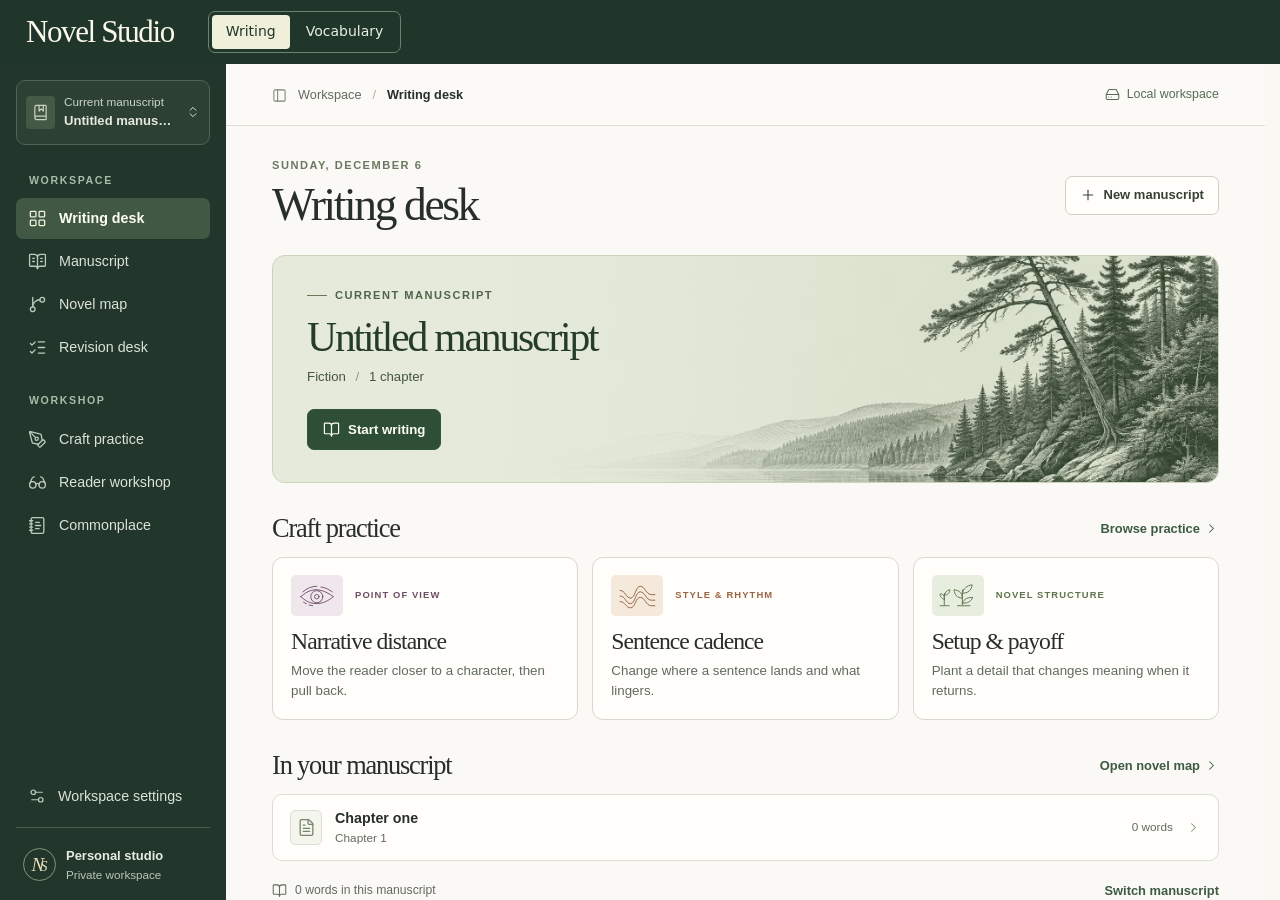
==== index.html @ ecba7049 "Add Novel Studio with Diction and a blank writing workspace" ====
<!doctype html>
<html lang="en">
<head>
  <meta charset="utf-8">
  <meta name="viewport" content="width=device-width,initial-scale=1,viewport-fit=cover">
  <meta name="theme-color" content="#20362b">
  <title>Novel Studio · Writing and vocabulary</title>
  <style>
    #combined-studio{--cs-ink:#213c30;--cs-paper:#f9f8f2;--cs-rule:#ccd3c5;display:block;isolation:isolate;background:var(--cs-paper);color:var(--cs-ink);font:16px/1.5 "Avenir Next",Avenir,system-ui,sans-serif}
#combined-studio>.cs-bar{background:#20362b;color:#faf8e9}
#combined-studio .cs-toolbar{display:flex;align-items:center;gap:clamp(16px,3vw,34px);padding:11px clamp(14px,2.4vw,26px);flex-wrap:wrap}
#combined-studio .cs-name{flex:none;font:500 clamp(23px,3.3vw,31px)/1.2 "Iowan Old Style","Palatino Linotype",Georgia,serif;letter-spacing:-.045em;white-space:nowrap}
#combined-studio .cs-tabs{display:inline-flex;align-items:stretch;gap:2px;border:1px solid #6d8170;border-radius:7px;padding:3px}
#combined-studio .cs-tabs button,#combined-studio .cs-return{border:0;font:500 14px/1.25 "Avenir Next",Avenir,system-ui,sans-serif;cursor:pointer}
#combined-studio .cs-tabs button{color:#e8ede3;background:transparent;border-radius:4px;padding:8px 14px}
#combined-studio .cs-tabs button[aria-selected=true]{background:#f0efd9;color:#20362b}
#combined-studio .cs-tabs button[aria-selected=false]:hover{background:#344b3e}
#combined-studio .cs-draft{display:flex;align-items:center;gap:10px;margin-left:auto;min-width:0;max-width:44%}
#combined-studio .cs-place{overflow:hidden;text-overflow:ellipsis;white-space:nowrap;font-size:14px;color:#d3ddce}
#combined-studio .cs-return{flex:none;color:#fcf9e9;background:none;padding:8px 0;text-decoration:underline;text-underline-offset:3px}
#combined-studio .cs-tabs button:focus-visible,#combined-studio .cs-return:focus-visible{outline:2px solid #e9ca85;outline-offset:2px}
#combined-studio>.cs-status{margin:0;padding:8px 18px;background:#f3ecd2;font-size:14px;color:#382f1f;border-bottom:1px solid var(--cs-rule)}
#combined-studio>[role=tabpanel]{display:block;min-width:0}
#combined-studio [hidden]{display:none!important}
@media(max-width:720px){#combined-studio .cs-draft{flex:1 0 100%;max-width:100%;justify-content:space-between;padding-top:5px;border-top:1px solid #526858}#combined-studio .cs-toolbar{gap:7px 14px}#combined-studio .cs-tabs{margin-left:auto}}
@media(max-width:400px){#combined-studio .cs-tabs button{padding:8px 9px}#combined-studio .cs-toolbar{padding-inline:10px;gap:5px 8px}}
@media(pointer:coarse){#combined-studio .cs-tabs button,#combined-studio .cs-return{min-height:44px}}

    html,body{height:100%;margin:0;background:#f9f8f2}
    #combined-studio{display:flex;flex-direction:column;height:100vh;height:100dvh;min-height:260px}
    #combined-studio>.cs-bar,#combined-studio>.cs-status{flex:0 0 auto}
    #combined-studio>[role=tabpanel]{flex:1 1 0;min-height:0}
    #combined-studio iframe{display:block;border:0;width:100%;height:100%;background:#f9f8f2}
  </style>
</head>
<body>
  <section id="combined-studio" aria-label="Novel Studio">
  <header class="cs-bar">
    <div class="cs-toolbar">
      <span class="cs-name">Novel Studio</span>
      <div class="cs-tabs" role="tablist" aria-label="Studio workspace">
        <button type="button" role="tab" id="cs-writing-tab" aria-controls="cs-writing-pane" aria-selected="true" data-cs-app="novel">Writing</button>
        <button type="button" role="tab" id="cs-words-tab" aria-controls="cs-words-pane" aria-selected="false" tabindex="-1" data-cs-app="diction">Vocabulary</button>
      </div>
      <div class="cs-draft" hidden>
        <span class="cs-place"></span>
        <button type="button" class="cs-return">Return to draft</button>
      </div>
    </div>
  </header>
  <p class="cs-status" role="status" aria-live="polite" hidden></p>
  <div id="cs-writing-pane" role="tabpanel" aria-labelledby="cs-writing-tab" tabindex="-1"><iframe id="cs-novel-frame" title="Writing workspace"></iframe></div>
  <div id="cs-words-pane" role="tabpanel" aria-labelledby="cs-words-tab" tabindex="-1" hidden><iframe id="cs-diction-frame" title="Vocabulary workspace"></iframe></div>
</section>

  <noscript>Enable JavaScript to use Novel Studio.</noscript>
  
  
  <script>
    (() => {
  'use strict';
  const root = document.getElementById('combined-studio');
  if (!root || root.combinedStudio) return;
  const tabs = [...root.querySelectorAll('[data-cs-app]')];
  const panels = {novel:root.querySelector('#cs-writing-pane'), diction:root.querySelector('#cs-words-pane')};
  const draft = root.querySelector('.cs-draft');
  const place = root.querySelector('.cs-place');
  const back = root.querySelector('.cs-return');
  const status = root.querySelector('.cs-status');
  const adapters = {};
  let active = 'novel', context = null, waiting = null;

  function tell(text = '') {
    status.textContent = text;
    status.hidden = !text;
  }
  function paint() {
    for (const tab of tabs) {
      const id = tab.dataset.csApp, selected = active === id;
      tab.setAttribute('aria-selected',String(selected));
      tab.tabIndex = selected ? 0 : -1;
      panels[id].hidden = !selected;
    }
    const manuscript = context?.bookTitle || context?.projectTitle || '';
    const scene = context?.chapterTitle || context?.sceneTitle || '';
    place.textContent = [manuscript,scene].filter(Boolean).join(' · ');
    place.title = place.textContent;
    draft.hidden = active !== 'diction' || !context?.hasTarget;
  }
  function applyVocabulary() {
    const diction = adapters.diction;
    if (!diction || active !== 'diction') return;
    const request = waiting;
    waiting = null;
    if (!request) diction.clear?.();
    diction.onVisible?.(context);
    if (request) diction.openContext?.(request);
  }
  function openVocabulary(request) {
    tell();
    context = request || adapters.novel?.getContext?.() || null;
    waiting = request || null;
    active = 'diction';
    paint();
    if (request) panels.diction.focus({preventScroll:true});
    applyVocabulary();
  }
  function openWriting() {
    if (active === 'diction') adapters.diction?.onHidden?.();
    waiting = null;
    active = 'novel';
    paint();
    adapters.novel?.onVisible?.();
  }
  function canUseWord() {
    return Boolean(context?.canInsert && adapters.novel?.insertWord);
  }
  function useWord(word) {
    if (!canUseWord() || typeof word !== 'string' || !word.trim()) {
      const result = {ok:false,message:'Choose a place in your manuscript before inserting a word.'};
      tell(result.message);
      return result;
    }
    openWriting();
    const result = adapters.novel.insertWord(word.trim());
    if (result === false || result?.ok === false) {
      tell(result?.message || 'The passage has changed. Choose a new insertion point.');
    } else {
      tell();
    }
    return result;
  }
  function returnToDraft() {
    tell();
    openWriting();
    if (!context?.hasTarget) return false;
    const result = adapters.novel?.returnToDraft?.();
    if (result === false || result?.ok === false) {
      tell(result?.message || 'The original passage is no longer available.');
    }
    return result;
  }
  function select(id) {
    if (active === id) return;
    if (id === 'diction') openVocabulary();
    else {tell(); openWriting();}
  }
  for (const [index, tab] of tabs.entries()) {
    tab.addEventListener('click',() => select(tab.dataset.csApp));
    tab.addEventListener('keydown',event => {
      const keys = ['ArrowLeft','ArrowRight','Home','End'];
      if (!keys.includes(event.key)) return;
      event.preventDefault();
      const next = tabs[event.key === 'Home' ? 0 : event.key === 'End' ? tabs.length-1 : (index+1)%tabs.length];
      select(next.dataset.csApp);
      next.focus();
    });
  }
  back.addEventListener('click',returnToDraft);
  const hub = {
    roots:{}, openVocabulary, returnToDraft, useWord, canUseWord, getContext:() => context,
    get active() {return active;},
    register(id,adapter) {
      if (!Object.hasOwn(panels,id) || !adapter) return;
      adapters[id] = adapter;
      if (id === 'diction' && active === 'diction') applyVocabulary();
    }
  };
  root.combinedStudio = window.CombinedStudio = hub;
  paint();
})();

    for (const area of ['novel','diction']) {
      document.getElementById('cs-'+area+'-frame').src=area+'/index.html';
    }
  </script>
</body>
</html>
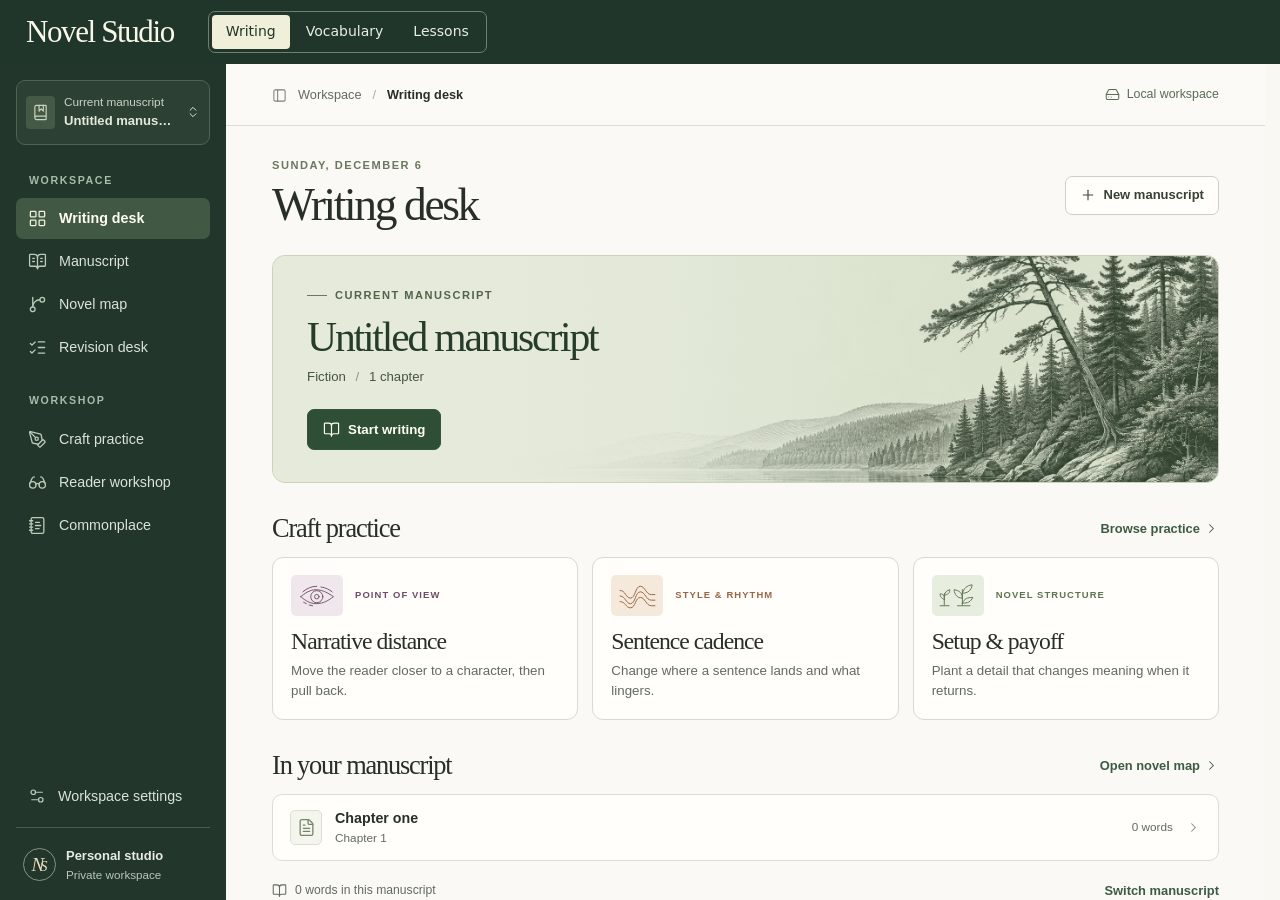
==== commit bc4ec830: "Integrate fiction and vocabulary curricula into Novel Studio" ====
--- a/index.html
+++ b/index.html
@@ -4,7 +4,7 @@
   <meta charset="utf-8">
   <meta name="viewport" content="width=device-width,initial-scale=1,viewport-fit=cover">
   <meta name="theme-color" content="#20362b">
-  <title>Novel Studio · Writing and vocabulary</title>
+  <title>Novel Studio · Writing, vocabulary and lessons</title>
   <style>
     #combined-studio{--cs-ink:#213c30;--cs-paper:#f9f8f2;--cs-rule:#ccd3c5;display:block;isolation:isolate;background:var(--cs-paper);color:var(--cs-ink);font:16px/1.5 "Avenir Next",Avenir,system-ui,sans-serif}
 #combined-studio>.cs-bar{background:#20362b;color:#faf8e9}
@@ -25,6 +25,8 @@
 @media(max-width:720px){#combined-studio .cs-draft{flex:1 0 100%;max-width:100%;justify-content:space-between;padding-top:5px;border-top:1px solid #526858}#combined-studio .cs-toolbar{gap:7px 14px}#combined-studio .cs-tabs{margin-left:auto}}
 @media(max-width:400px){#combined-studio .cs-tabs button{padding:8px 9px}#combined-studio .cs-toolbar{padding-inline:10px;gap:5px 8px}}
 @media(pointer:coarse){#combined-studio .cs-tabs button,#combined-studio .cs-return{min-height:44px}}
+@media(max-width:480px){#combined-studio .cs-toolbar{gap:6px 12px;padding:7px 12px}#combined-studio .cs-name{font-size:22px}#combined-studio .cs-tabs button{padding-inline:9px}}
+@media(max-width:370px){#combined-studio .cs-tabs{margin-left:0}#combined-studio .cs-toolbar{column-gap:8px}}
 
     html,body{height:100%;margin:0;background:#f9f8f2}
     #combined-studio{display:flex;flex-direction:column;height:100vh;height:100dvh;min-height:260px}
@@ -41,6 +43,7 @@
       <div class="cs-tabs" role="tablist" aria-label="Studio workspace">
         <button type="button" role="tab" id="cs-writing-tab" aria-controls="cs-writing-pane" aria-selected="true" data-cs-app="novel">Writing</button>
         <button type="button" role="tab" id="cs-words-tab" aria-controls="cs-words-pane" aria-selected="false" tabindex="-1" data-cs-app="diction">Vocabulary</button>
+        <button type="button" role="tab" id="cs-lessons-tab" aria-controls="cs-lessons-pane" aria-selected="false" tabindex="-1" data-cs-app="lessons">Lessons</button>
       </div>
       <div class="cs-draft" hidden>
         <span class="cs-place"></span>
@@ -51,6 +54,7 @@
   <p class="cs-status" role="status" aria-live="polite" hidden></p>
   <div id="cs-writing-pane" role="tabpanel" aria-labelledby="cs-writing-tab" tabindex="-1"><iframe id="cs-novel-frame" title="Writing workspace"></iframe></div>
   <div id="cs-words-pane" role="tabpanel" aria-labelledby="cs-words-tab" tabindex="-1" hidden><iframe id="cs-diction-frame" title="Vocabulary workspace"></iframe></div>
+  <div id="cs-lessons-pane" role="tabpanel" aria-labelledby="cs-lessons-tab" tabindex="-1" hidden></div>
 </section>
 
   <noscript>Enable JavaScript to use Novel Studio.</noscript>
@@ -62,13 +66,68 @@
   const root = document.getElementById('combined-studio');
   if (!root || root.combinedStudio) return;
   const tabs = [...root.querySelectorAll('[data-cs-app]')];
-  const panels = {novel:root.querySelector('#cs-writing-pane'), diction:root.querySelector('#cs-words-pane')};
+  const panels = {novel:root.querySelector('#cs-writing-pane'), diction:root.querySelector('#cs-words-pane'), lessons:root.querySelector('#cs-lessons-pane')};
   const draft = root.querySelector('.cs-draft');
   const place = root.querySelector('.cs-place');
   const back = root.querySelector('.cs-return');
   const status = root.querySelector('.cs-status');
   const adapters = {};
   let active = 'novel', context = null, waiting = null;
+  let previousWorkspace = 'novel', lessonFrame = null, readerLoaded = false;
+  let requestedLesson = null;
+
+  function setHash(hash, replace = false) {
+    if (location.hash === hash) return;
+    if (replace) history.replaceState(null, '', hash);
+    else history.pushState(null, '', hash);
+  }
+  function sendLesson() {
+    if (!readerLoaded || !requestedLesson || active !== 'lessons') return;
+    lessonFrame.contentWindow.postMessage({type:'ns-open-lesson', ...requestedLesson}, location.origin);
+  }
+  function openLessons(track, lesson) {
+    if (active !== 'lessons') previousWorkspace = active;
+    requestedLesson = {track, lesson};
+    active = 'lessons';
+    tell();
+    paint();
+    if (lessonFrame) {
+      sendLesson();
+      return;
+    }
+    lessonFrame = document.createElement('iframe');
+    lessonFrame.title = 'Fiction and vocabulary lessons';
+    lessonFrame.addEventListener('load', () => {
+      readerLoaded = true;
+      sendLesson();
+    });
+    lessonFrame.src = 'lessons/index.html#' + track + (lesson ? '/' + lesson : '');
+    panels.lessons.appendChild(lessonFrame);
+  }
+  function followLocation() {
+    const route = /^#lessons(?:\/(fiction|vocabulary)(?:\/([a-z0-9-]+))?)?\/?$/.exec(location.hash);
+    if (route) openLessons(route[1] || (active === 'diction' ? 'vocabulary' : 'fiction'), route[2]);
+    else if (location.hash === '#vocabulary') openVocabulary(null, false);
+    else openWriting(false);
+  }
+  window.addEventListener('hashchange', followLocation);
+  window.addEventListener('message', event => {
+    if (active !== 'lessons' || !lessonFrame || event.source !== lessonFrame.contentWindow ||
+        event.origin !== location.origin) return;
+    const msg = event.data;
+    if (msg?.type === 'ns-lesson-workspace' && (msg.workspace === 'novel' || msg.workspace === 'diction')) {
+      const word = typeof msg.word === 'string' ? msg.word.trim().slice(0,120) : '';
+      if (msg.workspace === 'diction' && word) {
+        openVocabulary({...adapters.novel?.getContext?.(), action:'lookup', word});
+      } else select(msg.workspace);
+      tabs.find(tab => tab.dataset.csApp === msg.workspace)?.focus();
+    }
+    if (msg?.type !== 'ns-lesson-change' || !['fiction','vocabulary'].includes(msg.track) ||
+        typeof msg.lesson !== 'string' || !/^[a-z0-9-]+$/.test(msg.lesson)) return;
+    const resolvingTrack = !requestedLesson.lesson;
+    requestedLesson = {track:msg.track, lesson:msg.lesson};
+    setHash('#lessons/' + msg.track + '/' + msg.lesson, resolvingTrack);
+  });
 
   function tell(text = '') {
     status.textContent = text;
@@ -96,7 +155,14 @@
     diction.onVisible?.(context);
     if (request) diction.openContext?.(request);
   }
-  function openVocabulary(request) {
+  function openVocabulary(request, updateHash = true) {
+    if (updateHash) setHash('#vocabulary');
+    if (active === 'lessons' && previousWorkspace === 'diction' && !request) {
+      active = 'diction';
+      tell();
+      paint();
+      return;
+    }
     tell();
     context = request || adapters.novel?.getContext?.() || null;
     waiting = request || null;
@@ -105,8 +171,9 @@
     if (request) panels.diction.focus({preventScroll:true});
     applyVocabulary();
   }
-  function openWriting() {
-    if (active === 'diction') adapters.diction?.onHidden?.();
+  function openWriting(updateHash = true) {
+    if (updateHash) setHash('#writing');
+    if (active === 'diction' || (active === 'lessons' && previousWorkspace === 'diction')) adapters.diction?.onHidden?.();
     waiting = null;
     active = 'novel';
     paint();
@@ -142,7 +209,11 @@
   }
   function select(id) {
     if (active === id) return;
-    if (id === 'diction') openVocabulary();
+    if (id === 'lessons') {
+      const track = active === 'diction' ? 'vocabulary' : 'fiction';
+      setHash('#lessons/' + track);
+      openLessons(track);
+    } else if (id === 'diction') openVocabulary();
     else {tell(); openWriting();}
   }
   for (const [index, tab] of tabs.entries()) {
@@ -151,7 +222,8 @@
       const keys = ['ArrowLeft','ArrowRight','Home','End'];
       if (!keys.includes(event.key)) return;
       event.preventDefault();
-      const next = tabs[event.key === 'Home' ? 0 : event.key === 'End' ? tabs.length-1 : (index+1)%tabs.length];
+      const offset = event.key === 'ArrowLeft' ? -1 : 1;
+      const next = tabs[event.key === 'Home' ? 0 : event.key === 'End' ? tabs.length-1 : (index + offset + tabs.length) % tabs.length];
       select(next.dataset.csApp);
       next.focus();
     });
@@ -167,7 +239,7 @@
     }
   };
   root.combinedStudio = window.CombinedStudio = hub;
-  paint();
+  followLocation();
 })();
 
     for (const area of ['novel','diction']) {
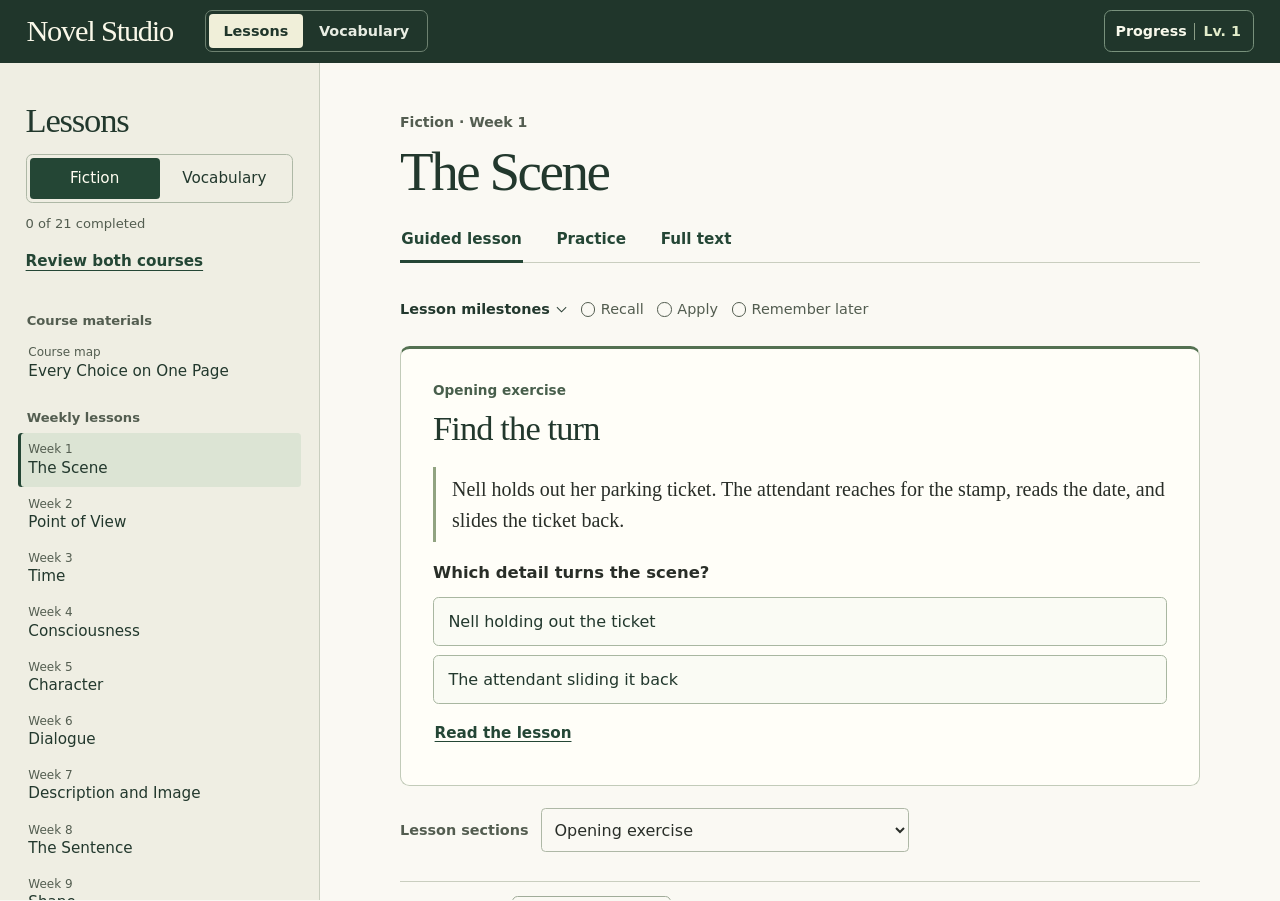
==== commit ef1ca056: "Remove the writing desk and manuscript workspace and add learning milestones" ====
--- a/index.html
+++ b/index.html
@@ -4,247 +4,213 @@
   <meta charset="utf-8">
   <meta name="viewport" content="width=device-width,initial-scale=1,viewport-fit=cover">
   <meta name="theme-color" content="#20362b">
-  <title>Novel Studio · Writing, vocabulary and lessons</title>
+  <title>Novel Studio · Fiction and vocabulary</title>
+  <link rel="stylesheet" href="journey.css?v=1">
+  <script src="learning.js?v=1"></script>
+  <script defer src="journey.js?v=1"></script>
   <style>
-    #combined-studio{--cs-ink:#213c30;--cs-paper:#f9f8f2;--cs-rule:#ccd3c5;display:block;isolation:isolate;background:var(--cs-paper);color:var(--cs-ink);font:16px/1.5 "Avenir Next",Avenir,system-ui,sans-serif}
-#combined-studio>.cs-bar{background:#20362b;color:#faf8e9}
-#combined-studio .cs-toolbar{display:flex;align-items:center;gap:clamp(16px,3vw,34px);padding:11px clamp(14px,2.4vw,26px);flex-wrap:wrap}
-#combined-studio .cs-name{flex:none;font:500 clamp(23px,3.3vw,31px)/1.2 "Iowan Old Style","Palatino Linotype",Georgia,serif;letter-spacing:-.045em;white-space:nowrap}
-#combined-studio .cs-tabs{display:inline-flex;align-items:stretch;gap:2px;border:1px solid #6d8170;border-radius:7px;padding:3px}
-#combined-studio .cs-tabs button,#combined-studio .cs-return{border:0;font:500 14px/1.25 "Avenir Next",Avenir,system-ui,sans-serif;cursor:pointer}
-#combined-studio .cs-tabs button{color:#e8ede3;background:transparent;border-radius:4px;padding:8px 14px}
-#combined-studio .cs-tabs button[aria-selected=true]{background:#f0efd9;color:#20362b}
-#combined-studio .cs-tabs button[aria-selected=false]:hover{background:#344b3e}
-#combined-studio .cs-draft{display:flex;align-items:center;gap:10px;margin-left:auto;min-width:0;max-width:44%}
-#combined-studio .cs-place{overflow:hidden;text-overflow:ellipsis;white-space:nowrap;font-size:14px;color:#d3ddce}
-#combined-studio .cs-return{flex:none;color:#fcf9e9;background:none;padding:8px 0;text-decoration:underline;text-underline-offset:3px}
-#combined-studio .cs-tabs button:focus-visible,#combined-studio .cs-return:focus-visible{outline:2px solid #e9ca85;outline-offset:2px}
-#combined-studio>.cs-status{margin:0;padding:8px 18px;background:#f3ecd2;font-size:14px;color:#382f1f;border-bottom:1px solid var(--cs-rule)}
-#combined-studio>[role=tabpanel]{display:block;min-width:0}
-#combined-studio [hidden]{display:none!important}
-@media(max-width:720px){#combined-studio .cs-draft{flex:1 0 100%;max-width:100%;justify-content:space-between;padding-top:5px;border-top:1px solid #526858}#combined-studio .cs-toolbar{gap:7px 14px}#combined-studio .cs-tabs{margin-left:auto}}
-@media(max-width:400px){#combined-studio .cs-tabs button{padding:8px 9px}#combined-studio .cs-toolbar{padding-inline:10px;gap:5px 8px}}
-@media(pointer:coarse){#combined-studio .cs-tabs button,#combined-studio .cs-return{min-height:44px}}
-@media(max-width:480px){#combined-studio .cs-toolbar{gap:6px 12px;padding:7px 12px}#combined-studio .cs-name{font-size:22px}#combined-studio .cs-tabs button{padding-inline:9px}}
-@media(max-width:370px){#combined-studio .cs-tabs{margin-left:0}#combined-studio .cs-toolbar{column-gap:8px}}
-
-    html,body{height:100%;margin:0;background:#f9f8f2}
-    #combined-studio{display:flex;flex-direction:column;height:100vh;height:100dvh;min-height:260px}
-    #combined-studio>.cs-bar,#combined-studio>.cs-status{flex:0 0 auto}
-    #combined-studio>[role=tabpanel]{flex:1 1 0;min-height:0}
-    #combined-studio iframe{display:block;border:0;width:100%;height:100%;background:#f9f8f2}
+    :root { color-scheme:light; font:16px/1.5 "Avenir Next",Avenir,system-ui,sans-serif; color:#213c30; background:#f9f8f2; }
+    * { box-sizing:border-box; }
+    html,body { height:100%; margin:0; }
+    #combined-studio { display:flex; flex-direction:column; height:100vh; height:100dvh; min-height:240px; }
+    [hidden] { display:none!important; }
+    .cs-bar { flex:none; display:flex; align-items:center; gap:clamp(.75rem,2.5vw,2rem); flex-wrap:wrap; padding:.65rem clamp(.75rem,2.4vw,1.65rem); color:#faf8e9; background:#20362b; }
+    .cs-name { font:500 clamp(1.35rem,3vw,1.9rem)/1.15 "Iowan Old Style","Palatino Linotype",Georgia,serif; letter-spacing:-.04em; white-space:nowrap; }
+    .cs-tabs { display:inline-flex; gap:2px; padding:3px; border:1px solid #6d8170; border-radius:7px; }
+    .cs-tabs button { border:0; border-radius:4px; padding:.5rem .9rem; font-family:inherit; font-weight:550; line-height:1.25; font-size:.9rem; color:#e8ede3; background:transparent; cursor:pointer; }
+    .cs-tabs button[aria-selected=true] { background:#f0efd9; color:#20362b; }
+    .cs-tabs button[aria-selected=false]:hover { background:#344b3e; }
+    .cs-bar :focus-visible { outline:2px solid #e9ca85; outline-offset:3px; }
+    #journey-button { margin-left:auto; }
+    #combined-studio>[role=tabpanel] { flex:1 1 0; min-height:0; min-width:0; }
+    iframe { display:block; border:0; width:100%; height:100%; background:#f9f8f2; }
+    @media(max-width:520px) { .cs-bar { gap:.4rem .6rem; padding:.4rem .65rem; } .cs-tabs button { padding:.42rem .48rem; } }
+    @media(max-width:375px) { .cs-name { font-size:1.2rem; } .cs-bar { column-gap:.4rem; } }
+    @media(pointer:coarse) { .cs-tabs button { min-height:40px; } }
   </style>
 </head>
 <body>
-  <section id="combined-studio" aria-label="Novel Studio">
-  <header class="cs-bar">
-    <div class="cs-toolbar">
+  <main id="combined-studio" aria-label="Novel Studio">
+    <header class="cs-bar">
       <span class="cs-name">Novel Studio</span>
-      <div class="cs-tabs" role="tablist" aria-label="Studio workspace">
-        <button type="button" role="tab" id="cs-writing-tab" aria-controls="cs-writing-pane" aria-selected="true" data-cs-app="novel">Writing</button>
-        <button type="button" role="tab" id="cs-words-tab" aria-controls="cs-words-pane" aria-selected="false" tabindex="-1" data-cs-app="diction">Vocabulary</button>
-        <button type="button" role="tab" id="cs-lessons-tab" aria-controls="cs-lessons-pane" aria-selected="false" tabindex="-1" data-cs-app="lessons">Lessons</button>
-      </div>
-      <div class="cs-draft" hidden>
-        <span class="cs-place"></span>
-        <button type="button" class="cs-return">Return to draft</button>
-      </div>
-    </div>
-  </header>
-  <p class="cs-status" role="status" aria-live="polite" hidden></p>
-  <div id="cs-writing-pane" role="tabpanel" aria-labelledby="cs-writing-tab" tabindex="-1"><iframe id="cs-novel-frame" title="Writing workspace"></iframe></div>
-  <div id="cs-words-pane" role="tabpanel" aria-labelledby="cs-words-tab" tabindex="-1" hidden><iframe id="cs-diction-frame" title="Vocabulary workspace"></iframe></div>
-  <div id="cs-lessons-pane" role="tabpanel" aria-labelledby="cs-lessons-tab" tabindex="-1" hidden></div>
-</section>
+      <nav class="cs-tabs" role="tablist" aria-label="Study tools">
+        <button type="button" role="tab" id="lessons-tab" aria-selected="true" aria-controls="lessons-pane">Lessons</button>
+        <button type="button" role="tab" id="diction-tab" tabindex="-1" aria-selected="false" aria-controls="diction-pane">Vocabulary</button>
+      </nav>
+      <button id="journey-button" type="button" aria-haspopup="dialog" aria-controls="learning-journey">Learning progress</button>
+    </header>
+    <section role="tabpanel" id="lessons-pane" aria-labelledby="lessons-tab"></section>
+    <section role="tabpanel" id="diction-pane" aria-labelledby="diction-tab" hidden></section>
+  </main>
+  <noscript>Enable JavaScript to study the fiction and vocabulary courses.</noscript>
+  <script>
+  (() => {
+    "use strict";
+    const $ = id => document.getElementById(id);
+    const tabs = {lessons:$("lessons-tab"), diction:$("diction-tab")};
+    const panels = {lessons:$("lessons-pane"), diction:$("diction-pane")};
+    const isTrack = track => track === "fiction" || track === "vocabulary";
+    const isLesson = (track, id) => /^week-(?:[1-9]|1[0-9]|20)$/.test(id) || (track === "fiction" && id === "map");
+    let active, lessonFrame, readerReady = false, dictionFrame, dictionary, wordRequest;
+    let currentLesson, requested, queuedAction;
+    const lastByTrack = {};
+    const queues = {lessons:null, diction:null};
 
-  <noscript>Enable JavaScript to use Novel Studio.</noscript>
-  
-  
-  <script>
-    (() => {
-  'use strict';
-  const root = document.getElementById('combined-studio');
-  if (!root || root.combinedStudio) return;
-  const tabs = [...root.querySelectorAll('[data-cs-app]')];
-  const panels = {novel:root.querySelector('#cs-writing-pane'), diction:root.querySelector('#cs-words-pane'), lessons:root.querySelector('#cs-lessons-pane')};
-  const draft = root.querySelector('.cs-draft');
-  const place = root.querySelector('.cs-place');
-  const back = root.querySelector('.cs-return');
-  const status = root.querySelector('.cs-status');
-  const adapters = {};
-  let active = 'novel', context = null, waiting = null;
-  let previousWorkspace = 'novel', lessonFrame = null, readerLoaded = false;
-  let requestedLesson = null;
+    function address(hash, replace = false) {
+      if (location.hash !== hash) history[replace ? "replaceState" : "pushState"](null, "", hash);
+    }
+    function activate(name) {
+      if (active === "diction" && name !== "diction") dictionary?.onHidden?.();
+      active = name;
+      for (const [key, tab] of Object.entries(tabs)) {
+        const selected = key === name;
+        tab.setAttribute("aria-selected", String(selected));
+        tab.tabIndex = selected ? 0 : -1;
+        panels[key].hidden = !selected;
+      }
+    }
+    function sendLesson() {
+      if (!readerReady || active !== "lessons" || !requested) return;
+      lessonFrame.contentWindow.postMessage({type:"ns-open-lesson", ...requested, action:queuedAction}, location.origin);
+      queuedAction = undefined;
+    }
+    function showLessons(track, lesson, action) {
+      requested = {track, lesson};
+      queuedAction = action;
+      activate("lessons");
+      if (lessonFrame) { sendLesson(); return; }
+      loadLessons(track,lesson);
+    }
+    function loadLessons(track,lesson) {
+      lessonFrame = document.createElement("iframe");
+      lessonFrame.title = "Fiction and vocabulary lessons";
+      lessonFrame.addEventListener("load", () => { readerReady = true; sendLesson(); });
+      lessonFrame.src = "lessons/index.html?v=3#" + track + (lesson ? "/" + lesson : "");
+      panels.lessons.append(lessonFrame);
+    }
+    function updateReview(kind, info) {
+      if (!info || !Number.isSafeInteger(info.due) || info.due < 0) return;
+      queues[kind] = {due:info.due, nextDue:Number.isFinite(info.nextDue) ? info.nextDue : null};
+      const seen = Object.values(queues).filter(Boolean);
+      const times = seen.map(q => q.nextDue).filter(Number.isFinite);
+      window.NovelJourney?.setReviewStatus({due:seen.reduce((acc,q) => acc+q.due,0),nextDue:times.length ? Math.min(...times) : null});
+    }
+    function syncDictionary() {
+      if (!dictionary || active !== "diction") return;
+      dictionary.onVisible?.();
+      const request = wordRequest;
+      wordRequest = null;
+      if (request?.action === "review") dictionary.openReview?.();
+      else if (request?.word) dictionary.openContext({action:"lookup",word:request.word});
+      if (dictionary.reviewStatus) updateReview("diction",dictionary.reviewStatus());
+    }
+    function loadDiction() {
+      if (dictionFrame) return;
+      dictionFrame = document.createElement("iframe");
+      dictionFrame.title = "Diction vocabulary tools";
+      dictionFrame.src = "diction/index.html?v=3";
+      panels.diction.append(dictionFrame);
+    }
+    function showDiction(request) {
+      wordRequest = request;
+      activate("diction");
+      loadDiction();
+      syncDictionary();
+    }
+    function followLocation() {
+      const url = new URL(location.href);
+      const rawAction = url.searchParams.get("activity");
+      const action = ["apply","practice","review"].includes(rawAction) ? rawAction : undefined;
+      if (rawAction !== null) {
+        url.searchParams.delete("activity");
+        history.replaceState(null, "", url);
+      }
+      if (location.hash === "#vocabulary") {
+        showDiction(action === "review" ? {action:"review"} : undefined);
+        return;
+      }
+      const match = /^#lessons(?:\/(fiction|vocabulary)(?:\/([a-z0-9-]+))?)?\/?$/.exec(location.hash);
+      const track = match?.[1] || currentLesson?.track || "fiction";
+      const id = match?.[2] && isLesson(track, match[2]) ? match[2] : undefined;
+      if (!match || (match[2] && !id)) address("#lessons/" + track,true);
+      showLessons(track,id,action);
+    }
+    function select(name) {
+      if (name === active) return;
+      if (name === "diction") {
+        address("#vocabulary");
+        showDiction();
+      } else {
+        const {track, lesson} = currentLesson || {track:"vocabulary"};
+        address("#lessons/" + track + (lesson ? "/" + lesson : ""));
+        showLessons(track,lesson);
+      }
+    }
 
-  function setHash(hash, replace = false) {
-    if (location.hash === hash) return;
-    if (replace) history.replaceState(null, '', hash);
-    else history.pushState(null, '', hash);
-  }
-  function sendLesson() {
-    if (!readerLoaded || !requestedLesson || active !== 'lessons') return;
-    lessonFrame.contentWindow.postMessage({type:'ns-open-lesson', ...requestedLesson}, location.origin);
-  }
-  function openLessons(track, lesson) {
-    if (active !== 'lessons') previousWorkspace = active;
-    requestedLesson = {track, lesson};
-    active = 'lessons';
-    tell();
-    paint();
-    if (lessonFrame) {
-      sendLesson();
-      return;
-    }
-    lessonFrame = document.createElement('iframe');
-    lessonFrame.title = 'Fiction and vocabulary lessons';
-    lessonFrame.addEventListener('load', () => {
-      readerLoaded = true;
-      sendLesson();
+    window.addEventListener("message", event => {
+      if (!lessonFrame || event.source !== lessonFrame.contentWindow || event.origin !== location.origin) return;
+      const msg = event.data;
+      if (msg?.type === "ns-review-status") { updateReview("lessons",msg); return; }
+      if (active !== "lessons") return;
+      if (msg?.type === "ns-lesson-workspace" && msg.workspace === "diction") {
+        address("#vocabulary");
+        const word = typeof msg.word === "string" ? msg.word.trim().slice(0,120) : "";
+        showDiction(word ? {word} : null);
+        tabs.diction.focus({preventScroll:true});
+        return;
+      }
+      if (msg?.type !== "ns-lesson-change" || !isTrack(msg.track) || !isLesson(msg.track,msg.lesson)) return;
+      if (requested && (msg.track !== requested.track || (requested.lesson && msg.lesson !== requested.lesson))) return;
+      const resolving = Boolean(requested);
+      currentLesson = {track:msg.track, lesson:msg.lesson};
+      lastByTrack[msg.track] = msg.lesson;
+      // Keep an unsent initial action until the reader iframe is ready.
+      requested = !readerReady ? currentLesson : null;
+      address("#lessons/" + msg.track + "/" + msg.lesson,resolving);
     });
-    lessonFrame.src = 'lessons/index.html#' + track + (lesson ? '/' + lesson : '');
-    panels.lessons.appendChild(lessonFrame);
-  }
-  function followLocation() {
-    const route = /^#lessons(?:\/(fiction|vocabulary)(?:\/([a-z0-9-]+))?)?\/?$/.exec(location.hash);
-    if (route) openLessons(route[1] || (active === 'diction' ? 'vocabulary' : 'fiction'), route[2]);
-    else if (location.hash === '#vocabulary') openVocabulary(null, false);
-    else openWriting(false);
-  }
-  window.addEventListener('hashchange', followLocation);
-  window.addEventListener('message', event => {
-    if (active !== 'lessons' || !lessonFrame || event.source !== lessonFrame.contentWindow ||
-        event.origin !== location.origin) return;
-    const msg = event.data;
-    if (msg?.type === 'ns-lesson-workspace' && (msg.workspace === 'novel' || msg.workspace === 'diction')) {
-      const word = typeof msg.word === 'string' ? msg.word.trim().slice(0,120) : '';
-      if (msg.workspace === 'diction' && word) {
-        openVocabulary({...adapters.novel?.getContext?.(), action:'lookup', word});
-      } else select(msg.workspace);
-      tabs.find(tab => tab.dataset.csApp === msg.workspace)?.focus();
-    }
-    if (msg?.type !== 'ns-lesson-change' || !['fiction','vocabulary'].includes(msg.track) ||
-        typeof msg.lesson !== 'string' || !/^[a-z0-9-]+$/.test(msg.lesson)) return;
-    const resolvingTrack = !requestedLesson.lesson;
-    requestedLesson = {track:msg.track, lesson:msg.lesson};
-    setHash('#lessons/' + msg.track + '/' + msg.lesson, resolvingTrack);
-  });
-
-  function tell(text = '') {
-    status.textContent = text;
-    status.hidden = !text;
-  }
-  function paint() {
-    for (const tab of tabs) {
-      const id = tab.dataset.csApp, selected = active === id;
-      tab.setAttribute('aria-selected',String(selected));
-      tab.tabIndex = selected ? 0 : -1;
-      panels[id].hidden = !selected;
-    }
-    const manuscript = context?.bookTitle || context?.projectTitle || '';
-    const scene = context?.chapterTitle || context?.sceneTitle || '';
-    place.textContent = [manuscript,scene].filter(Boolean).join(' · ');
-    place.title = place.textContent;
-    draft.hidden = active !== 'diction' || !context?.hasTarget;
-  }
-  function applyVocabulary() {
-    const diction = adapters.diction;
-    if (!diction || active !== 'diction') return;
-    const request = waiting;
-    waiting = null;
-    if (!request) diction.clear?.();
-    diction.onVisible?.(context);
-    if (request) diction.openContext?.(request);
-  }
-  function openVocabulary(request, updateHash = true) {
-    if (updateHash) setHash('#vocabulary');
-    if (active === 'lessons' && previousWorkspace === 'diction' && !request) {
-      active = 'diction';
-      tell();
-      paint();
-      return;
-    }
-    tell();
-    context = request || adapters.novel?.getContext?.() || null;
-    waiting = request || null;
-    active = 'diction';
-    paint();
-    if (request) panels.diction.focus({preventScroll:true});
-    applyVocabulary();
-  }
-  function openWriting(updateHash = true) {
-    if (updateHash) setHash('#writing');
-    if (active === 'diction' || (active === 'lessons' && previousWorkspace === 'diction')) adapters.diction?.onHidden?.();
-    waiting = null;
-    active = 'novel';
-    paint();
-    adapters.novel?.onVisible?.();
-  }
-  function canUseWord() {
-    return Boolean(context?.canInsert && adapters.novel?.insertWord);
-  }
-  function useWord(word) {
-    if (!canUseWord() || typeof word !== 'string' || !word.trim()) {
-      const result = {ok:false,message:'Choose a place in your manuscript before inserting a word.'};
-      tell(result.message);
-      return result;
-    }
-    openWriting();
-    const result = adapters.novel.insertWord(word.trim());
-    if (result === false || result?.ok === false) {
-      tell(result?.message || 'The passage has changed. Choose a new insertion point.');
-    } else {
-      tell();
-    }
-    return result;
-  }
-  function returnToDraft() {
-    tell();
-    openWriting();
-    if (!context?.hasTarget) return false;
-    const result = adapters.novel?.returnToDraft?.();
-    if (result === false || result?.ok === false) {
-      tell(result?.message || 'The original passage is no longer available.');
-    }
-    return result;
-  }
-  function select(id) {
-    if (active === id) return;
-    if (id === 'lessons') {
-      const track = active === 'diction' ? 'vocabulary' : 'fiction';
-      setHash('#lessons/' + track);
-      openLessons(track);
-    } else if (id === 'diction') openVocabulary();
-    else {tell(); openWriting();}
-  }
-  for (const [index, tab] of tabs.entries()) {
-    tab.addEventListener('click',() => select(tab.dataset.csApp));
-    tab.addEventListener('keydown',event => {
-      const keys = ['ArrowLeft','ArrowRight','Home','End'];
-      if (!keys.includes(event.key)) return;
-      event.preventDefault();
-      const offset = event.key === 'ArrowLeft' ? -1 : 1;
-      const next = tabs[event.key === 'Home' ? 0 : event.key === 'End' ? tabs.length-1 : (index + offset + tabs.length) % tabs.length];
-      select(next.dataset.csApp);
-      next.focus();
+    window.addEventListener("hashchange",followLocation);
+    window.addEventListener("ns-journey-action", event => {
+      const {action,track} = event.detail || {};
+      if (!isTrack(track) || !["apply","practice","review"].includes(action)) return;
+      if (action === "review" && !queues.lessons?.due && queues.diction) {
+        const words = queues.diction;
+        if (words.due || (words.nextDue && words.nextDue < (queues.lessons?.nextDue ?? Infinity))) {
+          address("#vocabulary");
+          showDiction({action:"review"});
+          return;
+        }
+      }
+      const id = lastByTrack[track];
+      address("#lessons/" + track + (id ? "/" + id : ""));
+      showLessons(track,id,action);
     });
-  }
-  back.addEventListener('click',returnToDraft);
-  const hub = {
-    roots:{}, openVocabulary, returnToDraft, useWord, canUseWord, getContext:() => context,
-    get active() {return active;},
-    register(id,adapter) {
-      if (!Object.hasOwn(panels,id) || !adapter) return;
-      adapters[id] = adapter;
-      if (id === 'diction' && active === 'diction') applyVocabulary();
-    }
-  };
-  root.combinedStudio = window.CombinedStudio = hub;
-  followLocation();
-})();
-
-    for (const area of ['novel','diction']) {
-      document.getElementById('cs-'+area+'-frame').src=area+'/index.html';
-    }
+    for (const [name,tab] of Object.entries(tabs)) {
+      tab.addEventListener("click", () => select(name));
+      tab.addEventListener("keydown", event => {
+        if (!["ArrowLeft","ArrowRight","Home","End"].includes(event.key)) return;
+        event.preventDefault();
+        const target = event.key === "Home" ? "lessons" : event.key === "End" ? "diction" : name === "lessons" ? "diction" : "lessons";
+        select(target);
+        tabs[target].focus();
+      });
+    }
+    window.CombinedStudio = {
+      register(name,adapter) {
+        if (name !== "diction" || !adapter) return;
+        dictionary = adapter;
+        try { localStorage.setItem("ns.diction.used","1"); } catch { /* progress may be session-only */ }
+        if (dictionary.reviewStatus) updateReview("diction",dictionary.reviewStatus());
+        syncDictionary();
+      },
+      updateDictionReview(info) { updateReview("diction",info); }
+    };
+    $("journey-button").addEventListener("click", () => {
+      if (!lessonFrame) loadLessons("vocabulary");
+      if (dictionary?.reviewStatus) updateReview("diction",dictionary.reviewStatus());
+      else { try { if (localStorage.getItem("ns.diction.used")) loadDiction(); } catch { /* use available sources */ } }
+    });
+    followLocation();
+  })();
   </script>
 </body>
 </html>
--- a/journey.css
+++ b/journey.css
@@ -0,0 +1,107 @@
+#journey-button {
+  appearance:none; display:inline-flex; align-items:center; justify-content:center; gap:.45rem;
+  min-height:42px; padding:.35rem .65rem; color:#f8f9ec; background:transparent;
+  border:1px solid #78917c; border-radius:.45rem; cursor:pointer;
+  font:550 .89rem/1.25 "Avenir Next", Avenir, system-ui, sans-serif;
+}
+#journey-button:hover, #journey-button[aria-expanded="true"] { background:#35503c; }
+#journey-button:focus-visible { outline:2px solid #f7d991; outline-offset:2px; }
+#journey-button .journey-trigger-level {
+  display:inline-block; position:relative; min-width:3.4em; text-align:center; border-inline-start:1px solid #8b9d86; padding-inline-start:.45rem; color:#e3edcb;
+  font-variant-numeric:tabular-nums; white-space:nowrap;
+}
+@keyframes journey-gain { 0%,72% { opacity:1; } 100% { opacity:0; } }
+#journey-button .journey-gain::after {
+  content:attr(data-gain); position:absolute; inset:0 0 0 .24rem; background:#2b4938; color:#fff0bf;
+  border-radius:.2rem; font-weight:650; opacity:0; animation:journey-gain 1.6s ease-out;
+}
+@media(prefers-reduced-motion:reduce) { #journey-button .journey-gain::after { animation-timing-function:steps(1,end); } }
+.journey-visually-hidden {
+  position:absolute; width:1px; height:1px; overflow:hidden; clip-path:inset(50%); white-space:nowrap;
+}
+#learning-journey {
+  --journey-ink:#213b2f; --journey-muted:#526458; --journey-line:#cbd4c1; --journey-green:#294d3b; --journey-paper:#fafaf3;
+  box-sizing:border-box; width:min(38rem,calc(100vw - 2rem)); max-width:100%; padding:0;
+  max-height:calc(100vh - 2rem); max-height:calc(100dvh - 2rem);
+  margin:auto; overflow:auto; overscroll-behavior:contain; scrollbar-gutter:stable;
+  border:1px solid #9aa993; border-radius:.9rem; color:var(--journey-ink); background:var(--journey-paper);
+  box-shadow:0 20px 80px #142d2440; font:1rem/1.5 "Avenir Next",Avenir,system-ui,sans-serif;
+}
+#learning-journey::backdrop { background:#11291e68; }
+#learning-journey * { box-sizing:border-box; }
+#learning-journey :focus-visible { outline:3px solid #90721d; outline-offset:3px; }
+#learning-journey [hidden] { display:none; }
+#learning-journey .journey-inner { padding:clamp(1.05rem,3.6vw,2rem); }
+#learning-journey h2, #learning-journey h3, #learning-journey h4, #learning-journey p { margin:0; }
+#learning-journey h2, #learning-journey h3 { font:500 1.55rem/1.2 "Iowan Old Style",Palatino,Georgia,serif; letter-spacing:-.025em; }
+#learning-journey .journey-heading, #learning-journey .journey-section-title, #learning-journey .journey-level-row, #learning-journey .journey-level-caption { display:flex; align-items:center; justify-content:space-between; flex-wrap:wrap; gap:.2rem .7rem; }
+#learning-journey .journey-heading { margin-bottom:1rem; }
+#learning-journey h2 { font-size:clamp(1.7rem,3.6vw,2.25rem); }
+#learning-journey h2:focus:not(:focus-visible) { outline:0; }
+#learning-journey button { font-family:inherit; cursor:pointer; }
+#learning-journey .journey-close, #learning-journey .journey-action {
+  min-height:40px; padding:.25rem .35rem; border:0; background:transparent; color:var(--journey-green);
+  font-size:.9rem; font-weight:650; text-decoration:underline; text-underline-offset:.22em;
+}
+#learning-journey .journey-close { border:1px solid var(--journey-line); border-radius:.35rem; padding:.3rem .65rem; text-decoration:none; }
+#learning-journey .journey-close:hover, #learning-journey .journey-practice:hover { background:#e2e9da; }
+#learning-journey .journey-level { background:#2b4938; color:#fffdf2; padding:.9rem 1.05rem; border-radius:.55rem; }
+#learning-journey .journey-level-total { font-weight:650; }
+#learning-journey .journey-level-bar { margin:.75rem 0 .45rem; width:100%; height:.52rem; display:block; appearance:none; border:0; border-radius:1rem; background:#5c7462; color:#e2cf95; }
+#learning-journey .journey-level-bar::-webkit-progress-bar { border-radius:1rem; background:#5c7462; }
+#learning-journey .journey-level-bar::-webkit-progress-value { border-radius:1rem; background:#e2cf95; }
+#learning-journey .journey-level-bar::-moz-progress-bar { border-radius:1rem; background:#e2cf95; }
+#learning-journey .journey-level-caption { font-size:.875rem; color:#eef0de; }
+#learning-journey .journey-section { margin-top:1.35rem; }
+#learning-journey .journey-quest-count, #learning-journey .journey-quest-description p, #learning-journey .journey-track-record, #learning-journey .journey-record p, #learning-journey .journey-storage { color:var(--journey-muted); font-size:.9rem; }
+#learning-journey .journey-quest-list { padding:0; margin:.5rem 0 0; list-style:none; }
+#learning-journey .journey-quest { display:flex; align-items:flex-start; gap:.75rem; padding:.7rem 0 .45rem; border-top:1px solid var(--journey-line); }
+#learning-journey .journey-quest-score {
+  display:grid; place-items:center; min-width:2.5rem; height:2rem; font-size:.87rem; font-weight:650;
+  font-variant-numeric:tabular-nums; color:var(--journey-green); border:1px solid #a8b7a2; border-radius:.4rem;
+}
+#learning-journey .journey-complete .journey-quest-score { background:var(--journey-green); border-color:var(--journey-green); color:#fffcf1; }
+#learning-journey .journey-quest-description { display:grid; flex:1; grid-template-columns:1fr auto; align-items:start; gap:.12rem .6rem; }
+#learning-journey h4 { font-size:1rem; line-height:1.4; font-weight:650; }
+#learning-journey .journey-quest-description p { grid-column:1; line-height:1.45; }
+#learning-journey .journey-action { grid-column:2; grid-row:1/3; padding-inline:0; align-self:center; text-align:end; }
+#learning-journey .journey-tracks { display:grid; grid-template-columns:repeat(2,minmax(0,1fr)); gap:.75rem; margin-top:.5rem; }
+#learning-journey .journey-track { min-width:0; padding:.8rem; border:1px solid var(--journey-line); border-radius:.42rem; background:#f0f3e8; }
+#learning-journey .journey-track-record { margin:.15rem 0 .6rem; font-variant-numeric:tabular-nums; }
+#learning-journey .journey-practice { min-height:42px; border:1px solid #99ae98; border-radius:.3rem; padding:.35rem .65rem; font-size:.91rem; font-weight:650; color:var(--journey-green); background:var(--journey-paper); overflow-wrap:anywhere; }
+#learning-journey .journey-record { margin-top:1.3rem; border-top:1px solid var(--journey-line); padding:.55rem 0 0; }
+#learning-journey summary { display:list-item; cursor:pointer; padding:.2rem .15rem; font-weight:650; }
+#learning-journey .journey-record p { margin:.45rem 0; }
+#learning-journey .journey-skills { display:flex; justify-content:flex-start; flex-wrap:wrap; gap:.55rem 2rem; margin:.65rem 0; }
+#learning-journey .journey-skills dt { font-size:.85rem; color:var(--journey-muted); }
+#learning-journey .journey-skills dd { margin:0; font-weight:650; }
+#learning-journey .journey-storage { margin-top:.9rem; }
+@media(max-width:500px) {
+  #learning-journey { width:calc(100vw - .8rem); max-height:calc(100dvh - .8rem); border-radius:.65rem; scrollbar-gutter:auto; }
+  #learning-journey .journey-quest-description { display:block; }
+  #learning-journey .journey-action { min-height:36px; text-align:start; }
+  #learning-journey .journey-tracks { gap:.5rem; }
+  #learning-journey .journey-track { padding:.65rem; }
+  #learning-journey .journey-practice { width:100%; }
+}
+@media(pointer:coarse) { #journey-button, #learning-journey .journey-practice, #learning-journey .journey-close, #learning-journey .journey-action { min-height:44px; } }
+@media print { #learning-journey, #journey-button { display:none!important; } }
+
+#learning-journey .journey-latest { color:#f1dfb2; font-size:.875rem; margin-top:.45rem; }
+#learning-journey .journey-rewards { border-top:1px solid var(--journey-line); padding-top:.55rem; }
+
+#learning-journey .journey-milestones { padding:0; list-style:none; margin:.8rem 0; }
+#learning-journey .journey-milestones li { display:flex; justify-content:space-between; align-items:center; gap:.7rem; border-top:1px solid var(--journey-line); padding:.55rem 0; }
+#learning-journey .journey-milestone-description { display:grid; font-size:.9rem; color:var(--journey-muted); }
+#learning-journey .journey-milestone-description strong { color:var(--journey-ink); font-weight:650; }
+#learning-journey .journey-milestone-progress { flex:none; font-size:.85rem; font-variant-numeric:tabular-nums; color:var(--journey-muted); }
+#learning-journey .journey-earned { color:var(--journey-green); background:#e4ecd9; border-radius:.25rem; padding:.2rem .45rem; font-weight:650; }
+
+.journey-standalone-bar {
+  box-sizing:border-box; display:flex; align-items:center; justify-content:space-between; gap:1rem;
+  padding:.3rem max(.9rem,env(safe-area-inset-right)) .3rem max(.9rem,env(safe-area-inset-left));
+  background:#20362b; color:#f7f8e8; font:500 .95rem/1.3 "Avenir Next", Avenir, system-ui, sans-serif;
+}
+.journey-standalone-bar > a { display:flex; align-items:center; min-height:40px; color:inherit; text-decoration:underline; text-underline-offset:.2rem; }
+.journey-standalone-bar > a:focus-visible { outline:2px solid #f7d991; outline-offset:2px; }
+@media print { .journey-standalone-bar { display:none; } }
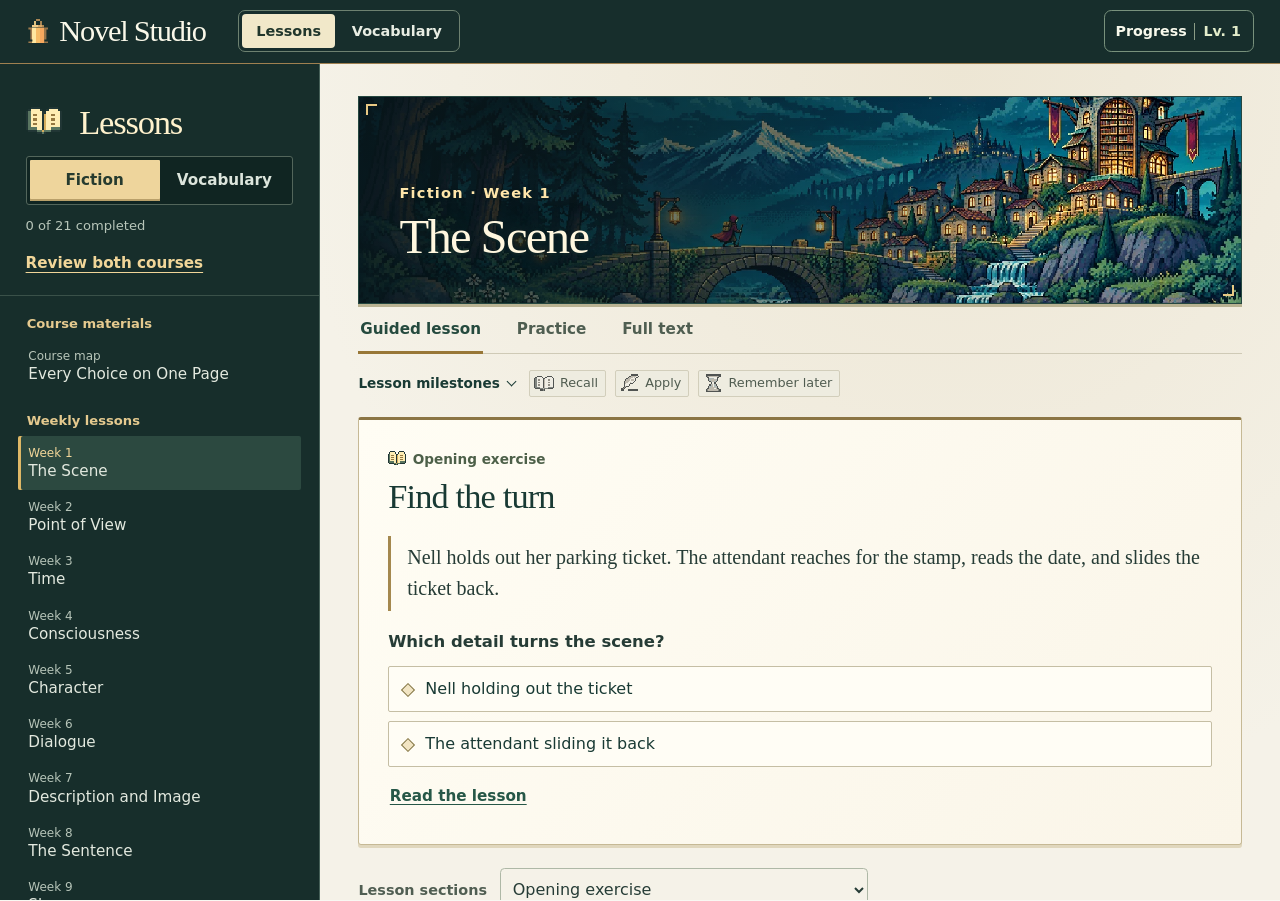
==== commit 373b8434: "Add illustrated game maps and progress artwork to Novel Studio" ====
--- a/index.html
+++ b/index.html
@@ -5,34 +5,50 @@
   <meta name="viewport" content="width=device-width,initial-scale=1,viewport-fit=cover">
   <meta name="theme-color" content="#20362b">
   <title>Novel Studio · Fiction and vocabulary</title>
-  <link rel="stylesheet" href="journey.css?v=1">
+  <link rel="stylesheet" href="journey.css?v=2">
   <script src="learning.js?v=1"></script>
-  <script defer src="journey.js?v=1"></script>
+  <script defer src="journey.js?v=2"></script>
   <style>
     :root { color-scheme:light; font:16px/1.5 "Avenir Next",Avenir,system-ui,sans-serif; color:#213c30; background:#f9f8f2; }
     * { box-sizing:border-box; }
     html,body { height:100%; margin:0; }
     #combined-studio { display:flex; flex-direction:column; height:100vh; height:100dvh; min-height:240px; }
     [hidden] { display:none!important; }
-    .cs-bar { flex:none; display:flex; align-items:center; gap:clamp(.75rem,2.5vw,2rem); flex-wrap:wrap; padding:.65rem clamp(.75rem,2.4vw,1.65rem); color:#faf8e9; background:#20362b; }
-    .cs-name { font:500 clamp(1.35rem,3vw,1.9rem)/1.15 "Iowan Old Style","Palatino Linotype",Georgia,serif; letter-spacing:-.04em; white-space:nowrap; }
+    .cs-bar { flex:none; display:flex; align-items:center; gap:clamp(.75rem,2.5vw,2rem); flex-wrap:wrap; padding:.65rem clamp(.75rem,2.4vw,1.65rem); color:#faf8e9; background:#172e2c; border-bottom:1px solid #9f8050; }
+    .cs-name { display:inline-flex; gap:.55rem; align-items:center; font:500 clamp(1.35rem,3vw,1.9rem)/1.15 "Iowan Old Style","Palatino Linotype",Georgia,serif; letter-spacing:-.04em; white-space:nowrap; }
+    .cs-emblem { width:24px; height:26px; position:relative; display:inline-block; flex:none; }
+    .cs-emblem::before { content:""; position:absolute; top:1px; left:2px; width:2px; height:2px; background:transparent;
+      box-shadow:8px 0 #a78554,10px 0 #a78554,6px 2px #dec280,12px 2px #a78554,6px 4px #dec280,12px 4px #a78554,
+      4px 6px #f1cc89,6px 6px #f1cc89,8px 6px #f1cc89,10px 6px #d6a866,12px 6px #d6a866,14px 6px #ab8657; }
+    .cs-emblem::after { content:""; position:absolute; left:2px; top:9px; width:20px; height:16px;
+      background:linear-gradient(to right,#a07b4e 0 20%,#ffe7a0 20% 40%,#f7bc66 40% 60%,#f5a85e 60% 80%,#977449 80%);
+      clip-path:polygon(0 0,100% 0,100% 12.5%,90% 12.5%,90% 75%,80% 75%,80% 87.5%,100% 87.5%,100% 100%,0 100%,0 87.5%,20% 87.5%,20% 75%,10% 75%,10% 12.5%,0 12.5%); }
     .cs-tabs { display:inline-flex; gap:2px; padding:3px; border:1px solid #6d8170; border-radius:7px; }
     .cs-tabs button { border:0; border-radius:4px; padding:.5rem .9rem; font-family:inherit; font-weight:550; line-height:1.25; font-size:.9rem; color:#e8ede3; background:transparent; cursor:pointer; }
-    .cs-tabs button[aria-selected=true] { background:#f0efd9; color:#20362b; }
+    .cs-tabs button[aria-selected=true] { background:#f1e8c9; color:#20362b; }
     .cs-tabs button[aria-selected=false]:hover { background:#344b3e; }
     .cs-bar :focus-visible { outline:2px solid #e9ca85; outline-offset:3px; }
     #journey-button { margin-left:auto; }
     #combined-studio>[role=tabpanel] { flex:1 1 0; min-height:0; min-width:0; }
     iframe { display:block; border:0; width:100%; height:100%; background:#f9f8f2; }
     @media(max-width:520px) { .cs-bar { gap:.4rem .6rem; padding:.4rem .65rem; } .cs-tabs button { padding:.42rem .48rem; } }
-    @media(max-width:375px) { .cs-name { font-size:1.2rem; } .cs-bar { column-gap:.4rem; } }
+    @media(max-width:375px) { .cs-name { font-size:1.2rem; gap:.3rem; } .cs-emblem { display:none; } .cs-bar { column-gap:.4rem; } }
+    @media(max-width:465px) {
+      .cs-bar { gap:.35rem; padding:.35rem .55rem; }
+      .cs-name { font-size:1.19rem; gap:.25rem; }
+      .cs-emblem { width:20px; transform:scale(.8); transform-origin:left center; }
+      .cs-tabs button { font-size:.83rem; padding:.45rem .45rem; }
+      .cs-bar #journey-button { padding:.3rem .45rem; font-size:.83rem; }
+      .cs-bar #journey-button .journey-trigger-level { display:none; }
+    }
+    @media(max-width:360px) { .cs-emblem { display:none; } .cs-name { font-size:1.08rem; } }
     @media(pointer:coarse) { .cs-tabs button { min-height:40px; } }
   </style>
 </head>
 <body>
   <main id="combined-studio" aria-label="Novel Studio">
     <header class="cs-bar">
-      <span class="cs-name">Novel Studio</span>
+      <span class="cs-name"><span class="cs-emblem" aria-hidden="true"></span>Novel Studio</span>
       <nav class="cs-tabs" role="tablist" aria-label="Study tools">
         <button type="button" role="tab" id="lessons-tab" aria-selected="true" aria-controls="lessons-pane">Lessons</button>
         <button type="button" role="tab" id="diction-tab" tabindex="-1" aria-selected="false" aria-controls="diction-pane">Vocabulary</button>
@@ -85,7 +101,7 @@
       lessonFrame = document.createElement("iframe");
       lessonFrame.title = "Fiction and vocabulary lessons";
       lessonFrame.addEventListener("load", () => { readerReady = true; sendLesson(); });
-      lessonFrame.src = "lessons/index.html?v=3#" + track + (lesson ? "/" + lesson : "");
+      lessonFrame.src = "lessons/index.html?v=4#" + track + (lesson ? "/" + lesson : "");
       panels.lessons.append(lessonFrame);
     }
     function updateReview(kind, info) {
@@ -108,7 +124,7 @@
       if (dictionFrame) return;
       dictionFrame = document.createElement("iframe");
       dictionFrame.title = "Diction vocabulary tools";
-      dictionFrame.src = "diction/index.html?v=3";
+      dictionFrame.src = "diction/index.html?v=4";
       panels.diction.append(dictionFrame);
     }
     function showDiction(request) {
--- a/journey.css
+++ b/journey.css
@@ -20,14 +20,14 @@
   position:absolute; width:1px; height:1px; overflow:hidden; clip-path:inset(50%); white-space:nowrap;
 }
 #learning-journey {
-  --journey-ink:#213b2f; --journey-muted:#526458; --journey-line:#cbd4c1; --journey-green:#294d3b; --journey-paper:#fafaf3;
+  --journey-ink:#1c3337; --journey-muted:#455b59; --journey-line:#c9cbb9; --journey-green:#215850; --journey-paper:#faf7ed;
   box-sizing:border-box; width:min(38rem,calc(100vw - 2rem)); max-width:100%; padding:0;
   max-height:calc(100vh - 2rem); max-height:calc(100dvh - 2rem);
   margin:auto; overflow:auto; overscroll-behavior:contain; scrollbar-gutter:stable;
   border:1px solid #9aa993; border-radius:.9rem; color:var(--journey-ink); background:var(--journey-paper);
   box-shadow:0 20px 80px #142d2440; font:1rem/1.5 "Avenir Next",Avenir,system-ui,sans-serif;
 }
-#learning-journey::backdrop { background:#11291e68; }
+#learning-journey::backdrop { background:#091b24aa; }
 #learning-journey * { box-sizing:border-box; }
 #learning-journey :focus-visible { outline:3px solid #90721d; outline-offset:3px; }
 #learning-journey [hidden] { display:none; }
@@ -45,12 +45,52 @@
 }
 #learning-journey .journey-close { border:1px solid var(--journey-line); border-radius:.35rem; padding:.3rem .65rem; text-decoration:none; }
 #learning-journey .journey-close:hover, #learning-journey .journey-practice:hover { background:#e2e9da; }
-#learning-journey .journey-level { background:#2b4938; color:#fffdf2; padding:.9rem 1.05rem; border-radius:.55rem; }
-#learning-journey .journey-level-total { font-weight:650; }
-#learning-journey .journey-level-bar { margin:.75rem 0 .45rem; width:100%; height:.52rem; display:block; appearance:none; border:0; border-radius:1rem; background:#5c7462; color:#e2cf95; }
-#learning-journey .journey-level-bar::-webkit-progress-bar { border-radius:1rem; background:#5c7462; }
-#learning-journey .journey-level-bar::-webkit-progress-value { border-radius:1rem; background:#e2cf95; }
-#learning-journey .journey-level-bar::-moz-progress-bar { border-radius:1rem; background:#e2cf95; }
+#learning-journey .journey-level {
+  border:2px solid #375158; border-radius:.38rem; overflow:hidden; background:#142c34; color:#fffdf2;
+}
+#learning-journey .journey-map {
+  display:grid; grid-template-columns:repeat(3,minmax(0,1fr)); align-items:end;
+  height:clamp(6.75rem,22vw,9rem); padding:.3rem .5rem .5rem; border-bottom:2px solid #a99058;
+  background:#254d53 url("assets/game/atlas.webp") center 52% / cover no-repeat; image-rendering:pixelated;
+}
+#learning-journey .journey-waypoint {
+  display:grid; justify-items:center; justify-self:center; align-content:end; gap:.05rem;
+  min-width:44px; min-height:44px; max-width:100%; padding:.15rem .1rem;
+  background:transparent; border:0; border-radius:.15rem; color:#fff5cb; line-height:1.1;
+}
+#learning-journey .journey-waypoint:nth-child(2) { align-self:center; }
+#learning-journey .journey-waypoint:nth-child(3) { align-self:start; }
+#learning-journey .journey-flag {
+  display:block; position:relative; width:26px; height:25px;
+  background:linear-gradient(90deg,#10252a 0 2px,#f9dd91 2px 5px,#10252a 5px 7px,transparent 7px);
+  filter:drop-shadow(1px 2px 0 #12282e);
+}
+#learning-journey .journey-flag::before, #learning-journey .journey-flag::after {
+  position:absolute; content:""; left:5px; top:1px; width:21px; height:16px;
+  background:#152b32; clip-path:polygon(0 0,100% 0,100% 20%,85% 20%,85% 40%,68% 50%,85% 60%,85% 80%,100% 80%,100% 100%,0 100%);
+}
+#learning-journey .journey-flag::after { left:6px; top:3px; width:15px; height:12px; background:#c8d2ce; }
+#learning-journey .journey-earned-flag .journey-flag::after { background:#ffcb61; }
+#learning-journey .journey-flag-name {
+  display:block; padding:.17rem .35rem; border:1px solid #98a599; border-radius:2px;
+  background:#152e36; color:#fffbea; font:650 .73rem/1.2 system-ui,sans-serif; box-shadow:1px 2px 0 #10262b;
+}
+#learning-journey .journey-earned-flag .journey-flag-name { border-color:#e8be69; color:#ffe0a3; }
+#learning-journey .journey-earned-flag .journey-flag-name::before { content:"✓ "; }
+#learning-journey .journey-waypoint:hover .journey-flag-name { text-decoration:underline; text-underline-offset:.15em; }
+#learning-journey .journey-waypoint:focus-visible { outline:3px solid #fff5b8; outline-offset:0; background:#18353b; }
+#learning-journey .journey-hud { padding:.65rem .85rem .8rem; box-shadow:inset 0 2px #345054; }
+#learning-journey .journey-level-total {
+  border:1px solid #ad965e; padding:.12rem .5rem; color:#ffe4a0; border-radius:2px; background:#233e42;
+  font:700 .86rem/1.4 ui-monospace,monospace; box-shadow:1px 2px 0 #0d2028;
+}
+#learning-journey .journey-level-bar {
+  margin:.5rem 0 .35rem; width:100%; height:.68rem; display:block; appearance:none; overflow:hidden;
+  border:1px solid #7e9286; border-radius:2px; background:#213a40; color:#78d1a1; accent-color:#78d1a1;
+}
+#learning-journey .journey-level-bar::-webkit-progress-bar { background:#213a40; }
+#learning-journey .journey-level-bar::-webkit-progress-value { background:repeating-linear-gradient(90deg,#8ed7ae 0 9px,#63ad8c 9px 11px); }
+#learning-journey .journey-level-bar::-moz-progress-bar { background:repeating-linear-gradient(90deg,#8ed7ae 0 9px,#63ad8c 9px 11px); }
 #learning-journey .journey-level-caption { font-size:.875rem; color:#eef0de; }
 #learning-journey .journey-section { margin-top:1.35rem; }
 #learning-journey .journey-quest-count, #learning-journey .journey-quest-description p, #learning-journey .journey-track-record, #learning-journey .journey-record p, #learning-journey .journey-storage { color:var(--journey-muted); font-size:.9rem; }
@@ -58,9 +98,10 @@
 #learning-journey .journey-quest { display:flex; align-items:flex-start; gap:.75rem; padding:.7rem 0 .45rem; border-top:1px solid var(--journey-line); }
 #learning-journey .journey-quest-score {
   display:grid; place-items:center; min-width:2.5rem; height:2rem; font-size:.87rem; font-weight:650;
-  font-variant-numeric:tabular-nums; color:var(--journey-green); border:1px solid #a8b7a2; border-radius:.4rem;
+  font-variant-numeric:tabular-nums; color:#544b2a; background:#f6edcb; border:1px solid #9d8c57;
+  border-radius:.2rem; box-shadow:inset 0 2px #fff8da,1px 2px #cfc39a;
 }
-#learning-journey .journey-complete .journey-quest-score { background:var(--journey-green); border-color:var(--journey-green); color:#fffcf1; }
+#learning-journey .journey-complete .journey-quest-score { background:var(--journey-green); border-color:#285b52; color:#fffcf1; box-shadow:inset 0 2px #558478,1px 2px #b9c6ae; }
 #learning-journey .journey-quest-description { display:grid; flex:1; grid-template-columns:1fr auto; align-items:start; gap:.12rem .6rem; }
 #learning-journey h4 { font-size:1rem; line-height:1.4; font-weight:650; }
 #learning-journey .journey-quest-description p { grid-column:1; line-height:1.45; }
@@ -92,6 +133,7 @@
 
 #learning-journey .journey-milestones { padding:0; list-style:none; margin:.8rem 0; }
 #learning-journey .journey-milestones li { display:flex; justify-content:space-between; align-items:center; gap:.7rem; border-top:1px solid var(--journey-line); padding:.55rem 0; }
+#learning-journey .journey-milestones li:focus { background:#f2edda; outline:2px solid #977d43; outline-offset:2px; }
 #learning-journey .journey-milestone-description { display:grid; font-size:.9rem; color:var(--journey-muted); }
 #learning-journey .journey-milestone-description strong { color:var(--journey-ink); font-weight:650; }
 #learning-journey .journey-milestone-progress { flex:none; font-size:.85rem; font-variant-numeric:tabular-nums; color:var(--journey-muted); }
@@ -105,3 +147,13 @@
 .journey-standalone-bar > a { display:flex; align-items:center; min-height:40px; color:inherit; text-decoration:underline; text-underline-offset:.2rem; }
 .journey-standalone-bar > a:focus-visible { outline:2px solid #f7d991; outline-offset:2px; }
 @media print { .journey-standalone-bar { display:none; } }
+
+@media(max-width:420px) {
+  #learning-journey .journey-map { height:6rem; padding-inline:.2rem; }
+  #learning-journey .journey-flag-name { font-size:.68rem; padding-inline:.22rem; }
+}
+@media(forced-colors:active) {
+  #learning-journey .journey-waypoint { border:1px solid ButtonText; }
+  #learning-journey .journey-flag { display:none; }
+  #learning-journey .journey-level-bar { appearance:auto; }
+}
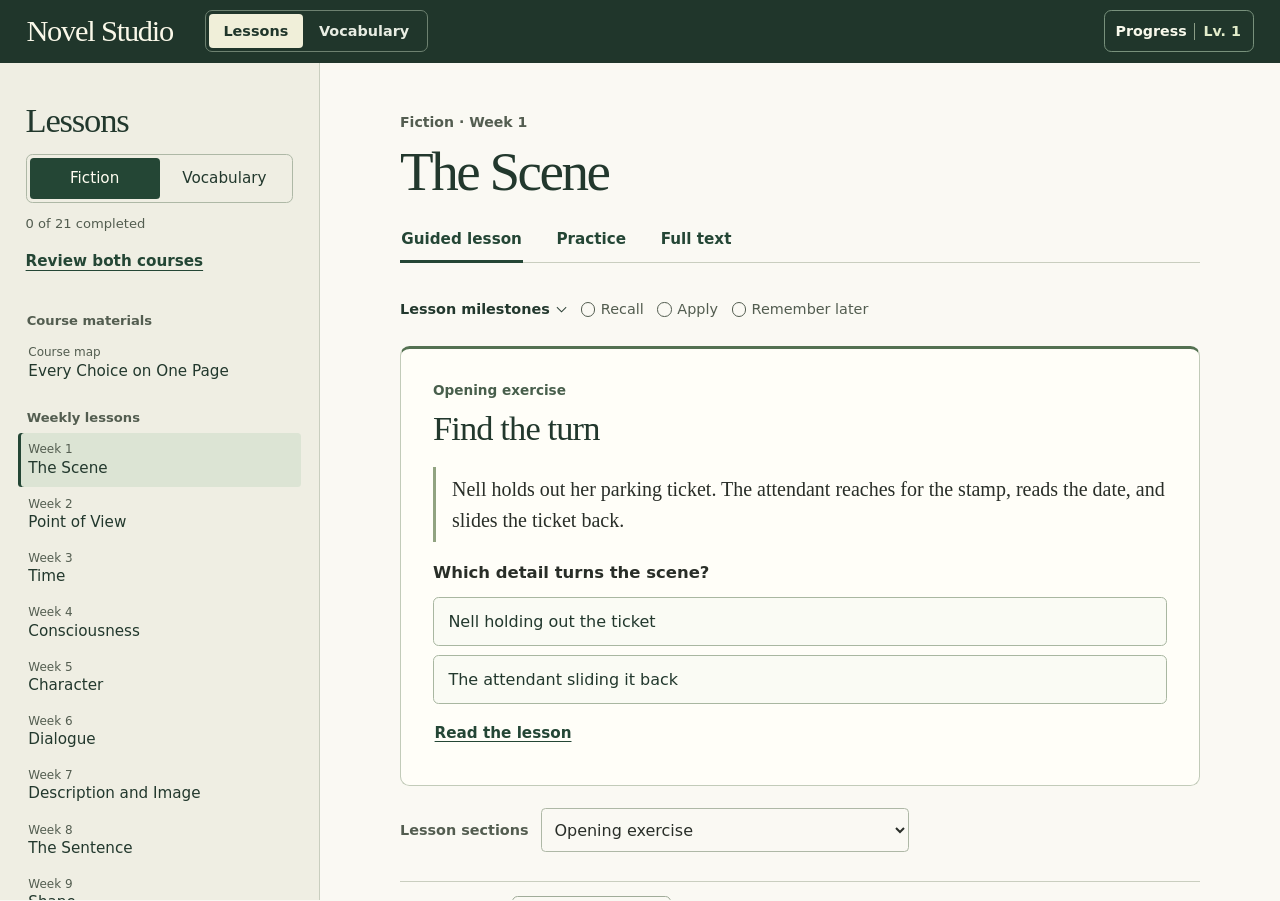
==== commit cb9f1fd6: "Revert game graphics and restore the previous learning interface" ====
--- a/index.html
+++ b/index.html
@@ -5,50 +5,34 @@
   <meta name="viewport" content="width=device-width,initial-scale=1,viewport-fit=cover">
   <meta name="theme-color" content="#20362b">
   <title>Novel Studio · Fiction and vocabulary</title>
-  <link rel="stylesheet" href="journey.css?v=2">
+  <link rel="stylesheet" href="journey.css?v=1">
   <script src="learning.js?v=1"></script>
-  <script defer src="journey.js?v=2"></script>
+  <script defer src="journey.js?v=1"></script>
   <style>
     :root { color-scheme:light; font:16px/1.5 "Avenir Next",Avenir,system-ui,sans-serif; color:#213c30; background:#f9f8f2; }
     * { box-sizing:border-box; }
     html,body { height:100%; margin:0; }
     #combined-studio { display:flex; flex-direction:column; height:100vh; height:100dvh; min-height:240px; }
     [hidden] { display:none!important; }
-    .cs-bar { flex:none; display:flex; align-items:center; gap:clamp(.75rem,2.5vw,2rem); flex-wrap:wrap; padding:.65rem clamp(.75rem,2.4vw,1.65rem); color:#faf8e9; background:#172e2c; border-bottom:1px solid #9f8050; }
-    .cs-name { display:inline-flex; gap:.55rem; align-items:center; font:500 clamp(1.35rem,3vw,1.9rem)/1.15 "Iowan Old Style","Palatino Linotype",Georgia,serif; letter-spacing:-.04em; white-space:nowrap; }
-    .cs-emblem { width:24px; height:26px; position:relative; display:inline-block; flex:none; }
-    .cs-emblem::before { content:""; position:absolute; top:1px; left:2px; width:2px; height:2px; background:transparent;
-      box-shadow:8px 0 #a78554,10px 0 #a78554,6px 2px #dec280,12px 2px #a78554,6px 4px #dec280,12px 4px #a78554,
-      4px 6px #f1cc89,6px 6px #f1cc89,8px 6px #f1cc89,10px 6px #d6a866,12px 6px #d6a866,14px 6px #ab8657; }
-    .cs-emblem::after { content:""; position:absolute; left:2px; top:9px; width:20px; height:16px;
-      background:linear-gradient(to right,#a07b4e 0 20%,#ffe7a0 20% 40%,#f7bc66 40% 60%,#f5a85e 60% 80%,#977449 80%);
-      clip-path:polygon(0 0,100% 0,100% 12.5%,90% 12.5%,90% 75%,80% 75%,80% 87.5%,100% 87.5%,100% 100%,0 100%,0 87.5%,20% 87.5%,20% 75%,10% 75%,10% 12.5%,0 12.5%); }
+    .cs-bar { flex:none; display:flex; align-items:center; gap:clamp(.75rem,2.5vw,2rem); flex-wrap:wrap; padding:.65rem clamp(.75rem,2.4vw,1.65rem); color:#faf8e9; background:#20362b; }
+    .cs-name { font:500 clamp(1.35rem,3vw,1.9rem)/1.15 "Iowan Old Style","Palatino Linotype",Georgia,serif; letter-spacing:-.04em; white-space:nowrap; }
     .cs-tabs { display:inline-flex; gap:2px; padding:3px; border:1px solid #6d8170; border-radius:7px; }
     .cs-tabs button { border:0; border-radius:4px; padding:.5rem .9rem; font-family:inherit; font-weight:550; line-height:1.25; font-size:.9rem; color:#e8ede3; background:transparent; cursor:pointer; }
-    .cs-tabs button[aria-selected=true] { background:#f1e8c9; color:#20362b; }
+    .cs-tabs button[aria-selected=true] { background:#f0efd9; color:#20362b; }
     .cs-tabs button[aria-selected=false]:hover { background:#344b3e; }
     .cs-bar :focus-visible { outline:2px solid #e9ca85; outline-offset:3px; }
     #journey-button { margin-left:auto; }
     #combined-studio>[role=tabpanel] { flex:1 1 0; min-height:0; min-width:0; }
     iframe { display:block; border:0; width:100%; height:100%; background:#f9f8f2; }
     @media(max-width:520px) { .cs-bar { gap:.4rem .6rem; padding:.4rem .65rem; } .cs-tabs button { padding:.42rem .48rem; } }
-    @media(max-width:375px) { .cs-name { font-size:1.2rem; gap:.3rem; } .cs-emblem { display:none; } .cs-bar { column-gap:.4rem; } }
-    @media(max-width:465px) {
-      .cs-bar { gap:.35rem; padding:.35rem .55rem; }
-      .cs-name { font-size:1.19rem; gap:.25rem; }
-      .cs-emblem { width:20px; transform:scale(.8); transform-origin:left center; }
-      .cs-tabs button { font-size:.83rem; padding:.45rem .45rem; }
-      .cs-bar #journey-button { padding:.3rem .45rem; font-size:.83rem; }
-      .cs-bar #journey-button .journey-trigger-level { display:none; }
-    }
-    @media(max-width:360px) { .cs-emblem { display:none; } .cs-name { font-size:1.08rem; } }
+    @media(max-width:375px) { .cs-name { font-size:1.2rem; } .cs-bar { column-gap:.4rem; } }
     @media(pointer:coarse) { .cs-tabs button { min-height:40px; } }
   </style>
 </head>
 <body>
   <main id="combined-studio" aria-label="Novel Studio">
     <header class="cs-bar">
-      <span class="cs-name"><span class="cs-emblem" aria-hidden="true"></span>Novel Studio</span>
+      <span class="cs-name">Novel Studio</span>
       <nav class="cs-tabs" role="tablist" aria-label="Study tools">
         <button type="button" role="tab" id="lessons-tab" aria-selected="true" aria-controls="lessons-pane">Lessons</button>
         <button type="button" role="tab" id="diction-tab" tabindex="-1" aria-selected="false" aria-controls="diction-pane">Vocabulary</button>
@@ -101,7 +85,7 @@
       lessonFrame = document.createElement("iframe");
       lessonFrame.title = "Fiction and vocabulary lessons";
       lessonFrame.addEventListener("load", () => { readerReady = true; sendLesson(); });
-      lessonFrame.src = "lessons/index.html?v=4#" + track + (lesson ? "/" + lesson : "");
+      lessonFrame.src = "lessons/index.html?v=3#" + track + (lesson ? "/" + lesson : "");
       panels.lessons.append(lessonFrame);
     }
     function updateReview(kind, info) {
@@ -124,7 +108,7 @@
       if (dictionFrame) return;
       dictionFrame = document.createElement("iframe");
       dictionFrame.title = "Diction vocabulary tools";
-      dictionFrame.src = "diction/index.html?v=4";
+      dictionFrame.src = "diction/index.html?v=3";
       panels.diction.append(dictionFrame);
     }
     function showDiction(request) {
--- a/journey.css
+++ b/journey.css
@@ -20,14 +20,14 @@
   position:absolute; width:1px; height:1px; overflow:hidden; clip-path:inset(50%); white-space:nowrap;
 }
 #learning-journey {
-  --journey-ink:#1c3337; --journey-muted:#455b59; --journey-line:#c9cbb9; --journey-green:#215850; --journey-paper:#faf7ed;
+  --journey-ink:#213b2f; --journey-muted:#526458; --journey-line:#cbd4c1; --journey-green:#294d3b; --journey-paper:#fafaf3;
   box-sizing:border-box; width:min(38rem,calc(100vw - 2rem)); max-width:100%; padding:0;
   max-height:calc(100vh - 2rem); max-height:calc(100dvh - 2rem);
   margin:auto; overflow:auto; overscroll-behavior:contain; scrollbar-gutter:stable;
   border:1px solid #9aa993; border-radius:.9rem; color:var(--journey-ink); background:var(--journey-paper);
   box-shadow:0 20px 80px #142d2440; font:1rem/1.5 "Avenir Next",Avenir,system-ui,sans-serif;
 }
-#learning-journey::backdrop { background:#091b24aa; }
+#learning-journey::backdrop { background:#11291e68; }
 #learning-journey * { box-sizing:border-box; }
 #learning-journey :focus-visible { outline:3px solid #90721d; outline-offset:3px; }
 #learning-journey [hidden] { display:none; }
@@ -45,52 +45,12 @@
 }
 #learning-journey .journey-close { border:1px solid var(--journey-line); border-radius:.35rem; padding:.3rem .65rem; text-decoration:none; }
 #learning-journey .journey-close:hover, #learning-journey .journey-practice:hover { background:#e2e9da; }
-#learning-journey .journey-level {
-  border:2px solid #375158; border-radius:.38rem; overflow:hidden; background:#142c34; color:#fffdf2;
-}
-#learning-journey .journey-map {
-  display:grid; grid-template-columns:repeat(3,minmax(0,1fr)); align-items:end;
-  height:clamp(6.75rem,22vw,9rem); padding:.3rem .5rem .5rem; border-bottom:2px solid #a99058;
-  background:#254d53 url("assets/game/atlas.webp") center 52% / cover no-repeat; image-rendering:pixelated;
-}
-#learning-journey .journey-waypoint {
-  display:grid; justify-items:center; justify-self:center; align-content:end; gap:.05rem;
-  min-width:44px; min-height:44px; max-width:100%; padding:.15rem .1rem;
-  background:transparent; border:0; border-radius:.15rem; color:#fff5cb; line-height:1.1;
-}
-#learning-journey .journey-waypoint:nth-child(2) { align-self:center; }
-#learning-journey .journey-waypoint:nth-child(3) { align-self:start; }
-#learning-journey .journey-flag {
-  display:block; position:relative; width:26px; height:25px;
-  background:linear-gradient(90deg,#10252a 0 2px,#f9dd91 2px 5px,#10252a 5px 7px,transparent 7px);
-  filter:drop-shadow(1px 2px 0 #12282e);
-}
-#learning-journey .journey-flag::before, #learning-journey .journey-flag::after {
-  position:absolute; content:""; left:5px; top:1px; width:21px; height:16px;
-  background:#152b32; clip-path:polygon(0 0,100% 0,100% 20%,85% 20%,85% 40%,68% 50%,85% 60%,85% 80%,100% 80%,100% 100%,0 100%);
-}
-#learning-journey .journey-flag::after { left:6px; top:3px; width:15px; height:12px; background:#c8d2ce; }
-#learning-journey .journey-earned-flag .journey-flag::after { background:#ffcb61; }
-#learning-journey .journey-flag-name {
-  display:block; padding:.17rem .35rem; border:1px solid #98a599; border-radius:2px;
-  background:#152e36; color:#fffbea; font:650 .73rem/1.2 system-ui,sans-serif; box-shadow:1px 2px 0 #10262b;
-}
-#learning-journey .journey-earned-flag .journey-flag-name { border-color:#e8be69; color:#ffe0a3; }
-#learning-journey .journey-earned-flag .journey-flag-name::before { content:"✓ "; }
-#learning-journey .journey-waypoint:hover .journey-flag-name { text-decoration:underline; text-underline-offset:.15em; }
-#learning-journey .journey-waypoint:focus-visible { outline:3px solid #fff5b8; outline-offset:0; background:#18353b; }
-#learning-journey .journey-hud { padding:.65rem .85rem .8rem; box-shadow:inset 0 2px #345054; }
-#learning-journey .journey-level-total {
-  border:1px solid #ad965e; padding:.12rem .5rem; color:#ffe4a0; border-radius:2px; background:#233e42;
-  font:700 .86rem/1.4 ui-monospace,monospace; box-shadow:1px 2px 0 #0d2028;
-}
-#learning-journey .journey-level-bar {
-  margin:.5rem 0 .35rem; width:100%; height:.68rem; display:block; appearance:none; overflow:hidden;
-  border:1px solid #7e9286; border-radius:2px; background:#213a40; color:#78d1a1; accent-color:#78d1a1;
-}
-#learning-journey .journey-level-bar::-webkit-progress-bar { background:#213a40; }
-#learning-journey .journey-level-bar::-webkit-progress-value { background:repeating-linear-gradient(90deg,#8ed7ae 0 9px,#63ad8c 9px 11px); }
-#learning-journey .journey-level-bar::-moz-progress-bar { background:repeating-linear-gradient(90deg,#8ed7ae 0 9px,#63ad8c 9px 11px); }
+#learning-journey .journey-level { background:#2b4938; color:#fffdf2; padding:.9rem 1.05rem; border-radius:.55rem; }
+#learning-journey .journey-level-total { font-weight:650; }
+#learning-journey .journey-level-bar { margin:.75rem 0 .45rem; width:100%; height:.52rem; display:block; appearance:none; border:0; border-radius:1rem; background:#5c7462; color:#e2cf95; }
+#learning-journey .journey-level-bar::-webkit-progress-bar { border-radius:1rem; background:#5c7462; }
+#learning-journey .journey-level-bar::-webkit-progress-value { border-radius:1rem; background:#e2cf95; }
+#learning-journey .journey-level-bar::-moz-progress-bar { border-radius:1rem; background:#e2cf95; }
 #learning-journey .journey-level-caption { font-size:.875rem; color:#eef0de; }
 #learning-journey .journey-section { margin-top:1.35rem; }
 #learning-journey .journey-quest-count, #learning-journey .journey-quest-description p, #learning-journey .journey-track-record, #learning-journey .journey-record p, #learning-journey .journey-storage { color:var(--journey-muted); font-size:.9rem; }
@@ -98,10 +58,9 @@
 #learning-journey .journey-quest { display:flex; align-items:flex-start; gap:.75rem; padding:.7rem 0 .45rem; border-top:1px solid var(--journey-line); }
 #learning-journey .journey-quest-score {
   display:grid; place-items:center; min-width:2.5rem; height:2rem; font-size:.87rem; font-weight:650;
-  font-variant-numeric:tabular-nums; color:#544b2a; background:#f6edcb; border:1px solid #9d8c57;
-  border-radius:.2rem; box-shadow:inset 0 2px #fff8da,1px 2px #cfc39a;
+  font-variant-numeric:tabular-nums; color:var(--journey-green); border:1px solid #a8b7a2; border-radius:.4rem;
 }
-#learning-journey .journey-complete .journey-quest-score { background:var(--journey-green); border-color:#285b52; color:#fffcf1; box-shadow:inset 0 2px #558478,1px 2px #b9c6ae; }
+#learning-journey .journey-complete .journey-quest-score { background:var(--journey-green); border-color:var(--journey-green); color:#fffcf1; }
 #learning-journey .journey-quest-description { display:grid; flex:1; grid-template-columns:1fr auto; align-items:start; gap:.12rem .6rem; }
 #learning-journey h4 { font-size:1rem; line-height:1.4; font-weight:650; }
 #learning-journey .journey-quest-description p { grid-column:1; line-height:1.45; }
@@ -133,7 +92,6 @@
 
 #learning-journey .journey-milestones { padding:0; list-style:none; margin:.8rem 0; }
 #learning-journey .journey-milestones li { display:flex; justify-content:space-between; align-items:center; gap:.7rem; border-top:1px solid var(--journey-line); padding:.55rem 0; }
-#learning-journey .journey-milestones li:focus { background:#f2edda; outline:2px solid #977d43; outline-offset:2px; }
 #learning-journey .journey-milestone-description { display:grid; font-size:.9rem; color:var(--journey-muted); }
 #learning-journey .journey-milestone-description strong { color:var(--journey-ink); font-weight:650; }
 #learning-journey .journey-milestone-progress { flex:none; font-size:.85rem; font-variant-numeric:tabular-nums; color:var(--journey-muted); }
@@ -147,13 +105,3 @@
 .journey-standalone-bar > a { display:flex; align-items:center; min-height:40px; color:inherit; text-decoration:underline; text-underline-offset:.2rem; }
 .journey-standalone-bar > a:focus-visible { outline:2px solid #f7d991; outline-offset:2px; }
 @media print { .journey-standalone-bar { display:none; } }
-
-@media(max-width:420px) {
-  #learning-journey .journey-map { height:6rem; padding-inline:.2rem; }
-  #learning-journey .journey-flag-name { font-size:.68rem; padding-inline:.22rem; }
-}
-@media(forced-colors:active) {
-  #learning-journey .journey-waypoint { border:1px solid ButtonText; }
-  #learning-journey .journey-flag { display:none; }
-  #learning-journey .journey-level-bar { appearance:auto; }
-}
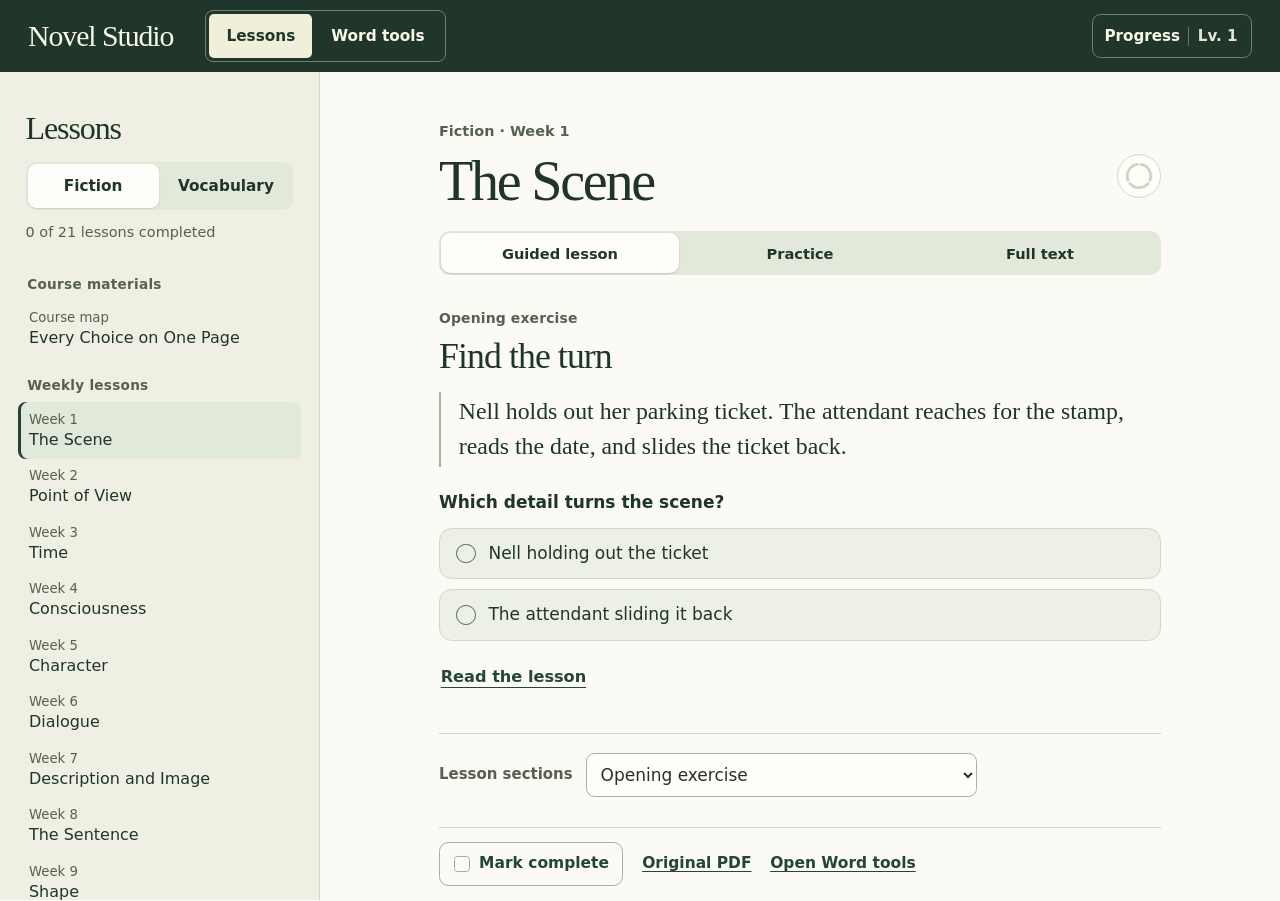
==== commit 6a28f789: "Bring the exercise into view: apply the iOS design review Lead with the passage. On a phone the stud" ====
--- a/index.html
+++ b/index.html
@@ -3,39 +3,58 @@
 <head>
   <meta charset="utf-8">
   <meta name="viewport" content="width=device-width,initial-scale=1,viewport-fit=cover">
-  <meta name="theme-color" content="#20362b">
+  <meta name="theme-color" media="(prefers-color-scheme: light) and (min-width: 791px)" content="#20362b">
+  <meta name="theme-color" media="(prefers-color-scheme: light) and (max-width: 790px)" content="#fbfaf4">
+  <meta name="theme-color" media="(prefers-color-scheme: dark)" content="#0f1a15">
   <title>Novel Studio · Fiction and vocabulary</title>
-  <link rel="stylesheet" href="journey.css?v=1">
+  <link rel="stylesheet" href="theme.css?v=1">
+  <link rel="stylesheet" href="journey.css?v=2">
   <script src="learning.js?v=1"></script>
-  <script defer src="journey.js?v=1"></script>
+  <script defer src="journey.js?v=2"></script>
   <style>
-    :root { color-scheme:light; font:16px/1.5 "Avenir Next",Avenir,system-ui,sans-serif; color:#213c30; background:#f9f8f2; }
+    /* 17 px body text that follows the reader's text size; Dynamic Type on iPhone and iPad. */
+    html { font-size:106.25%; -webkit-text-size-adjust:100%; text-size-adjust:100%; }
+    @supports (font: -apple-system-body) and (-webkit-touch-callout: none) { html { font:-apple-system-body; } }
+    body { font:1rem/1.5 var(--ns-sans); color:var(--ns-text); background:var(--ns-paper); }
     * { box-sizing:border-box; }
     html,body { height:100%; margin:0; }
     #combined-studio { display:flex; flex-direction:column; height:100vh; height:100dvh; min-height:240px; }
     [hidden] { display:none!important; }
-    .cs-bar { flex:none; display:flex; align-items:center; gap:clamp(.75rem,2.5vw,2rem); flex-wrap:wrap; padding:.65rem clamp(.75rem,2.4vw,1.65rem); color:#faf8e9; background:#20362b; }
-    .cs-name { font:500 clamp(1.35rem,3vw,1.9rem)/1.15 "Iowan Old Style","Palatino Linotype",Georgia,serif; letter-spacing:-.04em; white-space:nowrap; }
-    .cs-tabs { display:inline-flex; gap:2px; padding:3px; border:1px solid #6d8170; border-radius:7px; }
-    .cs-tabs button { border:0; border-radius:4px; padding:.5rem .9rem; font-family:inherit; font-weight:550; line-height:1.25; font-size:.9rem; color:#e8ede3; background:transparent; cursor:pointer; }
-    .cs-tabs button[aria-selected=true] { background:#f0efd9; color:#20362b; }
-    .cs-tabs button[aria-selected=false]:hover { background:#344b3e; }
-    .cs-bar :focus-visible { outline:2px solid #e9ca85; outline-offset:3px; }
+    .cs-bar { position:relative; flex:none; display:flex; align-items:center; gap:clamp(.75rem,2.5vw,2rem); flex-wrap:wrap; padding:.6rem max(clamp(.75rem,2.4vw,1.65rem),env(safe-area-inset-right)) .6rem max(clamp(.75rem,2.4vw,1.65rem),env(safe-area-inset-left)); color:var(--ns-chrome-text); background:var(--ns-chrome); }
+    .cs-name { font:500 clamp(1.3rem,2.6vw,1.75rem)/1.15 var(--ns-serif); letter-spacing:-.035em; }
+    .cs-tabs { display:inline-flex; gap:2px; padding:3px; border:1px solid var(--ns-chrome-line); border-radius:8px; }
+    .cs-tabs button { display:inline-flex; align-items:center; justify-content:center; gap:.4rem; min-height:44px; border:0; border-radius:5px; padding:.45rem 1rem; font:600 .9rem/1.2 var(--ns-sans); color:inherit; background:transparent; cursor:pointer; -webkit-tap-highlight-color:transparent; }
+    .cs-tabs button[aria-selected=true] { background:var(--ns-chrome-selected); color:var(--ns-chrome); }
+    @media (hover: hover) { .cs-tabs button[aria-selected=false]:hover { background:var(--ns-chrome-hover); } }
+    .cs-tab-icon { display:none; }
+    .cs-bar :focus-visible { outline:2px solid var(--ns-chrome-focus); outline-offset:3px; }
     #journey-button { margin-left:auto; }
     #combined-studio>[role=tabpanel] { flex:1 1 0; min-height:0; min-width:0; }
-    iframe { display:block; border:0; width:100%; height:100%; background:#f9f8f2; }
-    @media(max-width:520px) { .cs-bar { gap:.4rem .6rem; padding:.4rem .65rem; } .cs-tabs button { padding:.42rem .48rem; } }
-    @media(max-width:375px) { .cs-name { font-size:1.2rem; } .cs-bar { column-gap:.4rem; } }
-    @media(pointer:coarse) { .cs-tabs button { min-height:40px; } }
+    iframe { display:block; border:0; width:100%; height:100%; background:var(--ns-paper); }
+    /* While a lesson sheet is open, the studio chrome joins its backdrop. */
+    .ns-modal-open .cs-bar::after { content:""; position:absolute; inset:0; background:var(--ns-backdrop); }
+    @media (max-width:790px) {
+      /* On a phone the destinations become a labeled tab bar under the content. */
+      .cs-bar { order:2; justify-content:center; padding:.3rem max(.75rem,env(safe-area-inset-right)) max(.3rem,env(safe-area-inset-bottom)) max(.75rem,env(safe-area-inset-left)); color:var(--ns-muted); background:var(--ns-paper); border-top:1px solid var(--ns-line); }
+      .cs-name, #journey-button { display:none; }
+      .cs-tabs { display:grid; grid-template-columns:1fr 1fr; width:min(100%,24rem); padding:0; gap:.5rem; border:0; }
+      .cs-tabs button { flex-direction:column; gap:.15rem; justify-self:center; min-width:min(100%,7.5rem); min-height:50px; padding:.35rem .9rem; border-radius:14px; font:600 clamp(11px,.75rem,15px)/1.2 var(--ns-sans); }
+      .cs-tabs button[aria-selected=true] { background:var(--ns-accent-tint); color:var(--ns-accent); }
+      @media (hover: hover) { .cs-tabs button[aria-selected=false]:hover { background:var(--ns-fill); } }
+      .cs-tab-icon { display:block; width:24px; height:24px; }
+      .cs-tab-glyph { display:grid; place-items:center; font:500 19px/1 var(--ns-serif); letter-spacing:-.02em; }
+      .cs-bar :focus-visible { outline-color:var(--ns-focus); }
+    }
+    @media print { .cs-bar { display:none; } }
   </style>
 </head>
 <body>
   <main id="combined-studio" aria-label="Novel Studio">
     <header class="cs-bar">
       <span class="cs-name">Novel Studio</span>
-      <nav class="cs-tabs" role="tablist" aria-label="Study tools">
-        <button type="button" role="tab" id="lessons-tab" aria-selected="true" aria-controls="lessons-pane">Lessons</button>
-        <button type="button" role="tab" id="diction-tab" tabindex="-1" aria-selected="false" aria-controls="diction-pane">Vocabulary</button>
+      <nav class="cs-tabs" role="tablist" aria-label="Sections">
+        <button type="button" role="tab" id="lessons-tab" aria-selected="true" aria-controls="lessons-pane"><svg class="cs-tab-icon" aria-hidden="true" viewBox="0 0 24 24" fill="none" stroke="currentColor" stroke-width="1.6" stroke-linecap="round" stroke-linejoin="round"><path d="M3 5.6c3.1-1 6-.6 9 1.5 3-2.1 5.9-2.5 9-1.5v12.8c-3.1-1-6-.6-9 1.5-3-2.1-5.9-2.5-9-1.5z"/><path d="M12 7.1v12.8"/></svg><span>Lessons</span></button>
+        <button type="button" role="tab" id="diction-tab" tabindex="-1" aria-selected="false" aria-controls="diction-pane"><span class="cs-tab-icon cs-tab-glyph" aria-hidden="true">Aa</span><span>Word tools</span></button>
       </nav>
       <button id="journey-button" type="button" aria-haspopup="dialog" aria-controls="learning-journey">Learning progress</button>
     </header>
@@ -47,14 +66,18 @@
   (() => {
     "use strict";
     const $ = id => document.getElementById(id);
+    const header = document.querySelector(".cs-bar");
     const tabs = {lessons:$("lessons-tab"), diction:$("diction-tab")};
     const panels = {lessons:$("lessons-pane"), diction:$("diction-pane")};
     const isTrack = track => track === "fiction" || track === "vocabulary";
     const isLesson = (track, id) => /^week-(?:[1-9]|1[0-9]|20)$/.test(id) || (track === "fiction" && id === "map");
+    // "Word tools" replaced the old "Vocabulary" destination. Earlier links keep working.
+    const isWordTools = hash => hash === "#word-tools" || hash === "#vocabulary";
     let active, lessonFrame, readerReady = false, dictionFrame, dictionary, wordRequest;
     let currentLesson, requested, queuedAction;
     const lastByTrack = {};
     const queues = {lessons:null, diction:null};
+    const waiting = [];
 
     function address(hash, replace = false) {
       if (location.hash !== hash) history[replace ? "replaceState" : "pushState"](null, "", hash);
@@ -69,6 +92,10 @@
         panels[key].hidden = !selected;
       }
     }
+    function setModal(open) {
+      document.body.classList.toggle("ns-modal-open", open);
+      header.inert = open;
+    }
     function sendLesson() {
       if (!readerReady || active !== "lessons" || !requested) return;
       lessonFrame.contentWindow.postMessage({type:"ns-open-lesson", ...requested, action:queuedAction}, location.origin);
@@ -84,8 +111,8 @@
     function loadLessons(track,lesson) {
       lessonFrame = document.createElement("iframe");
       lessonFrame.title = "Fiction and vocabulary lessons";
-      lessonFrame.addEventListener("load", () => { readerReady = true; sendLesson(); });
-      lessonFrame.src = "lessons/index.html?v=3#" + track + (lesson ? "/" + lesson : "");
+      lessonFrame.addEventListener("load", () => { readerReady = true; setModal(false); sendLesson(); });
+      lessonFrame.src = "lessons/index.html?v=4#" + track + (lesson ? "/" + lesson : "");
       panels.lessons.append(lessonFrame);
     }
     function updateReview(kind, info) {
@@ -107,9 +134,21 @@
     function loadDiction() {
       if (dictionFrame) return;
       dictionFrame = document.createElement("iframe");
-      dictionFrame.title = "Diction vocabulary tools";
-      dictionFrame.src = "diction/index.html?v=3";
+      dictionFrame.title = "Word tools";
+      dictionFrame.src = "diction/index.html?v=4";
       panels.diction.append(dictionFrame);
+    }
+    // Word tools can answer a lesson's lookup without taking over the screen.
+    function withDictionary() {
+      if (dictionary) return Promise.resolve(dictionary);
+      loadDiction();
+      return new Promise((resolve, reject) => {
+        const entry = {resolve, timer:setTimeout(() => {
+          waiting.splice(waiting.indexOf(entry), 1);
+          reject(new Error("Word tools did not load."));
+        }, 30000)};
+        waiting.push(entry);
+      });
     }
     function showDiction(request) {
       wordRequest = request;
@@ -125,7 +164,8 @@
         url.searchParams.delete("activity");
         history.replaceState(null, "", url);
       }
-      if (location.hash === "#vocabulary") {
+      if (isWordTools(location.hash)) {
+        if (location.hash !== "#word-tools") address("#word-tools", true);
         showDiction(action === "review" ? {action:"review"} : undefined);
         return;
       }
@@ -135,10 +175,18 @@
       if (!match || (match[2] && !id)) address("#lessons/" + track,true);
       showLessons(track,id,action);
     }
+    function scrollToTop(name) {
+      const smooth = !matchMedia("(prefers-reduced-motion: reduce)").matches;
+      if (name === "lessons" && readerReady) lessonFrame.contentWindow.postMessage({type:"ns-scroll-top", smooth}, location.origin);
+      else if (name === "diction" && dictionFrame) {
+        try { dictionFrame.contentWindow.scrollTo({top:0, behavior:smooth ? "smooth" : "auto"}); } catch { /* not yet loaded */ }
+      }
+    }
     function select(name) {
-      if (name === active) return;
+      // As on iPhone, choosing the open destination again returns to its top.
+      if (name === active) { scrollToTop(name); return; }
       if (name === "diction") {
-        address("#vocabulary");
+        address("#word-tools");
         showDiction();
       } else {
         const {track, lesson} = currentLesson || {track:"vocabulary"};
@@ -151,9 +199,19 @@
       if (!lessonFrame || event.source !== lessonFrame.contentWindow || event.origin !== location.origin) return;
       const msg = event.data;
       if (msg?.type === "ns-review-status") { updateReview("lessons",msg); return; }
+      if (msg?.type === "ns-modal") { setModal(msg.open === true); return; }
       if (active !== "lessons") return;
+      if (msg?.type === "ns-open-progress") {
+        // Return focus to the lesson's progress button, where the reader opened the record.
+        $("learning-journey")?.addEventListener("close", () => {
+          lessonFrame.focus();
+          lessonFrame.contentWindow.postMessage({type:"ns-progress-closed"}, location.origin);
+        }, {once:true});
+        window.NovelJourney?.open();
+        return;
+      }
       if (msg?.type === "ns-lesson-workspace" && msg.workspace === "diction") {
-        address("#vocabulary");
+        address("#word-tools");
         const word = typeof msg.word === "string" ? msg.word.trim().slice(0,120) : "";
         showDiction(word ? {word} : null);
         tabs.diction.focus({preventScroll:true});
@@ -175,7 +233,7 @@
       if (action === "review" && !queues.lessons?.due && queues.diction) {
         const words = queues.diction;
         if (words.due || (words.nextDue && words.nextDue < (queues.lessons?.nextDue ?? Infinity))) {
-          address("#vocabulary");
+          address("#word-tools");
           showDiction({action:"review"});
           return;
         }
@@ -199,10 +257,21 @@
         if (name !== "diction" || !adapter) return;
         dictionary = adapter;
         try { localStorage.setItem("ns.diction.used","1"); } catch { /* progress may be session-only */ }
+        for (const entry of waiting.splice(0)) { clearTimeout(entry.timer); entry.resolve(dictionary); }
         if (dictionary.reviewStatus) updateReview("diction",dictionary.reviewStatus());
         syncDictionary();
       },
-      updateDictionReview(info) { updateReview("diction",info); }
+      updateDictionReview(info) { updateReview("diction",info); },
+      // A lesson keeps its passage in view and asks Word tools for definitions.
+      lookup(term) {
+        return withDictionary().then(words => {
+          if (!words.define) throw new Error("Lookup is unavailable.");
+          return words.define(term);
+        });
+      },
+      saveSense(word, sense, personal = false) {
+        return withDictionary().then(words => words.saveSense(word, sense, personal === true));
+      }
     };
     $("journey-button").addEventListener("click", () => {
       if (!lessonFrame) loadLessons("vocabulary");
--- a/theme.css
+++ b/theme.css
@@ -0,0 +1,63 @@
+/* Novel Studio theme: ink green and ivory, with a matching dark palette.
+   Tokens carry an ns- prefix so they never collide with Diction's own variables. */
+:root {
+  color-scheme: light dark;
+  --ns-paper: #fbfaf4;
+  --ns-surface: #fffef9;
+  --ns-pane: #f0efe4;
+  --ns-fill: #edf0e5;
+  --ns-fill-strong: #e2e8da;
+  --ns-line: #d3d6c9;
+  --ns-line-strong: #a5b09e;
+  --ns-text: #29302a;
+  --ns-ink: #1f3529;
+  --ns-muted: #566052;
+  --ns-accent: #244635;
+  --ns-accent-strong: #172d22;
+  --ns-on-accent: #fffdf3;
+  --ns-accent-tint: #e1e9da;
+  --ns-thumb: #fffefa;
+  --ns-copper: #9a6630;
+  --ns-focus: #8a6a1c;
+  --ns-chrome: #20362b;
+  --ns-chrome-text: #faf8e9;
+  --ns-chrome-line: #6d8170;
+  --ns-chrome-hover: #344b3e;
+  --ns-chrome-selected: #f0efd9;
+  --ns-chrome-focus: #e9ca85;
+  --ns-bar: rgb(251 250 244 / .9);
+  --ns-backdrop: rgb(17 37 28 / .38);
+  --ns-shadow: 0 1px 2px rgb(20 45 36 / .06), 0 10px 30px rgb(20 45 36 / .12);
+  --ns-serif: "Iowan Old Style", "Palatino Linotype", Palatino, Georgia, serif;
+  --ns-sans: "Avenir Next", Avenir, system-ui, -apple-system, "Segoe UI", sans-serif;
+}
+@media (prefers-color-scheme: dark) {
+  :root {
+    --ns-paper: #0f1a15;
+    --ns-surface: #15221c;
+    --ns-pane: #131f19;
+    --ns-fill: #1a2922;
+    --ns-fill-strong: #22342b;
+    --ns-line: #2b3c33;
+    --ns-line-strong: #4f6357;
+    --ns-text: #e3e0d2;
+    --ns-ink: #f2eedd;
+    --ns-muted: #a4ae9f;
+    --ns-accent: #9fd0b6;
+    --ns-accent-strong: #bfe3cf;
+    --ns-on-accent: #0c1d15;
+    --ns-accent-tint: #1f392c;
+    --ns-thumb: #33493d;
+    --ns-copper: #d9a666;
+    --ns-focus: #e3c46d;
+    --ns-chrome: #14221b;
+    --ns-chrome-text: #ece9da;
+    --ns-chrome-line: #3d5245;
+    --ns-chrome-hover: #203328;
+    --ns-chrome-selected: #e9e6d2;
+    --ns-chrome-focus: #e3c46d;
+    --ns-bar: rgb(15 26 21 / .9);
+    --ns-backdrop: rgb(0 0 0 / .55);
+    --ns-shadow: 0 1px 2px rgb(0 0 0 / .3), 0 12px 32px rgb(0 0 0 / .45);
+  }
+}
--- a/journey.css
+++ b/journey.css
@@ -1,18 +1,19 @@
 #journey-button {
   appearance:none; display:inline-flex; align-items:center; justify-content:center; gap:.45rem;
-  min-height:42px; padding:.35rem .65rem; color:#f8f9ec; background:transparent;
-  border:1px solid #78917c; border-radius:.45rem; cursor:pointer;
-  font:550 .89rem/1.25 "Avenir Next", Avenir, system-ui, sans-serif;
+  min-height:44px; padding:.35rem .7rem; color:var(--ns-chrome-text, #f8f9ec); background:transparent;
+  border:1px solid var(--ns-chrome-line, #78917c); border-radius:.5rem; cursor:pointer;
+  font:600 .89rem/1.25 var(--ns-sans, "Avenir Next", Avenir, system-ui, sans-serif);
 }
-#journey-button:hover, #journey-button[aria-expanded="true"] { background:#35503c; }
-#journey-button:focus-visible { outline:2px solid #f7d991; outline-offset:2px; }
+#journey-button[aria-expanded="true"] { background:var(--ns-chrome-hover, #35503c); }
+@media (hover: hover) { #journey-button:hover { background:var(--ns-chrome-hover, #35503c); } }
+#journey-button:focus-visible { outline:2px solid var(--ns-chrome-focus, #f7d991); outline-offset:2px; }
 #journey-button .journey-trigger-level {
-  display:inline-block; position:relative; min-width:3.4em; text-align:center; border-inline-start:1px solid #8b9d86; padding-inline-start:.45rem; color:#e3edcb;
+  display:inline-block; position:relative; min-width:3.4em; text-align:center; border-inline-start:1px solid var(--ns-chrome-line, #8b9d86); padding-inline-start:.45rem; opacity:.9;
   font-variant-numeric:tabular-nums; white-space:nowrap;
 }
 @keyframes journey-gain { 0%,72% { opacity:1; } 100% { opacity:0; } }
 #journey-button .journey-gain::after {
-  content:attr(data-gain); position:absolute; inset:0 0 0 .24rem; background:#2b4938; color:#fff0bf;
+  content:attr(data-gain); position:absolute; inset:0 0 0 .24rem; background:var(--ns-chrome, #2b4938); color:var(--ns-chrome-focus, #fff0bf);
   border-radius:.2rem; font-weight:650; opacity:0; animation:journey-gain 1.6s ease-out;
 }
 @media(prefers-reduced-motion:reduce) { #journey-button .journey-gain::after { animation-timing-function:steps(1,end); } }
@@ -20,74 +21,77 @@
   position:absolute; width:1px; height:1px; overflow:hidden; clip-path:inset(50%); white-space:nowrap;
 }
 #learning-journey {
-  --journey-ink:#213b2f; --journey-muted:#526458; --journey-line:#cbd4c1; --journey-green:#294d3b; --journey-paper:#fafaf3;
+  --journey-ink:var(--ns-ink, #213b2f); --journey-text:var(--ns-text, #29302a); --journey-muted:var(--ns-muted, #526458);
+  --journey-line:var(--ns-line, #cbd4c1); --journey-green:var(--ns-accent, #294d3b); --journey-paper:var(--ns-paper, #fafaf3);
+  --journey-fill:var(--ns-fill, #f0f3e8); --journey-tint:var(--ns-accent-tint, #e2e9da);
   box-sizing:border-box; width:min(38rem,calc(100vw - 2rem)); max-width:100%; padding:0;
   max-height:calc(100vh - 2rem); max-height:calc(100dvh - 2rem);
   margin:auto; overflow:auto; overscroll-behavior:contain; scrollbar-gutter:stable;
-  border:1px solid #9aa993; border-radius:.9rem; color:var(--journey-ink); background:var(--journey-paper);
-  box-shadow:0 20px 80px #142d2440; font:1rem/1.5 "Avenir Next",Avenir,system-ui,sans-serif;
+  border:1px solid var(--ns-line-strong, #9aa993); border-radius:1rem; color:var(--journey-text); background:var(--journey-paper);
+  box-shadow:var(--ns-shadow, 0 20px 80px #142d2440); font:1rem/1.5 var(--ns-sans, "Avenir Next", Avenir, system-ui, sans-serif);
 }
-#learning-journey::backdrop { background:#11291e68; }
+#learning-journey::backdrop { background:var(--ns-backdrop, #11291e68); }
 #learning-journey * { box-sizing:border-box; }
-#learning-journey :focus-visible { outline:3px solid #90721d; outline-offset:3px; }
+#learning-journey :focus-visible { outline:3px solid var(--ns-focus, #90721d); outline-offset:3px; }
 #learning-journey [hidden] { display:none; }
 #learning-journey .journey-inner { padding:clamp(1.05rem,3.6vw,2rem); }
 #learning-journey h2, #learning-journey h3, #learning-journey h4, #learning-journey p { margin:0; }
-#learning-journey h2, #learning-journey h3 { font:500 1.55rem/1.2 "Iowan Old Style",Palatino,Georgia,serif; letter-spacing:-.025em; }
+#learning-journey h2, #learning-journey h3 { color:var(--journey-ink); font:500 1.55rem/1.2 var(--ns-serif, "Iowan Old Style", Palatino, Georgia, serif); letter-spacing:-.025em; }
 #learning-journey .journey-heading, #learning-journey .journey-section-title, #learning-journey .journey-level-row, #learning-journey .journey-level-caption { display:flex; align-items:center; justify-content:space-between; flex-wrap:wrap; gap:.2rem .7rem; }
 #learning-journey .journey-heading { margin-bottom:1rem; }
 #learning-journey h2 { font-size:clamp(1.7rem,3.6vw,2.25rem); }
-#learning-journey h2:focus:not(:focus-visible) { outline:0; }
-#learning-journey button { font-family:inherit; cursor:pointer; }
+/* The title takes focus only to orient screen readers; it is not a control. */
+#learning-journey h2:focus { outline:0; }
+#learning-journey button { font-family:inherit; cursor:pointer; -webkit-tap-highlight-color:transparent; }
 #learning-journey .journey-close, #learning-journey .journey-action {
-  min-height:40px; padding:.25rem .35rem; border:0; background:transparent; color:var(--journey-green);
+  min-height:44px; padding:.25rem .35rem; border:0; background:transparent; color:var(--journey-green);
   font-size:.9rem; font-weight:650; text-decoration:underline; text-underline-offset:.22em;
 }
-#learning-journey .journey-close { border:1px solid var(--journey-line); border-radius:.35rem; padding:.3rem .65rem; text-decoration:none; }
-#learning-journey .journey-close:hover, #learning-journey .journey-practice:hover { background:#e2e9da; }
-#learning-journey .journey-level { background:#2b4938; color:#fffdf2; padding:.9rem 1.05rem; border-radius:.55rem; }
+#learning-journey .journey-close { min-width:44px; border:1px solid var(--journey-line); border-radius:.5rem; padding:.3rem .8rem; text-decoration:none; }
+@media (hover: hover) { #learning-journey .journey-close:hover, #learning-journey .journey-practice:hover { background:var(--journey-tint); } }
+#learning-journey .journey-level { background:var(--ns-chrome, #2b4938); color:var(--ns-chrome-text, #fffdf2); padding:.9rem 1.05rem; border-radius:.65rem; }
+#learning-journey .journey-level h3 { color:inherit; }
 #learning-journey .journey-level-total { font-weight:650; }
 #learning-journey .journey-level-bar { margin:.75rem 0 .45rem; width:100%; height:.52rem; display:block; appearance:none; border:0; border-radius:1rem; background:#5c7462; color:#e2cf95; }
 #learning-journey .journey-level-bar::-webkit-progress-bar { border-radius:1rem; background:#5c7462; }
 #learning-journey .journey-level-bar::-webkit-progress-value { border-radius:1rem; background:#e2cf95; }
 #learning-journey .journey-level-bar::-moz-progress-bar { border-radius:1rem; background:#e2cf95; }
-#learning-journey .journey-level-caption { font-size:.875rem; color:#eef0de; }
+#learning-journey .journey-level-caption { font-size:.875rem; opacity:.92; }
 #learning-journey .journey-section { margin-top:1.35rem; }
 #learning-journey .journey-quest-count, #learning-journey .journey-quest-description p, #learning-journey .journey-track-record, #learning-journey .journey-record p, #learning-journey .journey-storage { color:var(--journey-muted); font-size:.9rem; }
 #learning-journey .journey-quest-list { padding:0; margin:.5rem 0 0; list-style:none; }
 #learning-journey .journey-quest { display:flex; align-items:flex-start; gap:.75rem; padding:.7rem 0 .45rem; border-top:1px solid var(--journey-line); }
 #learning-journey .journey-quest-score {
   display:grid; place-items:center; min-width:2.5rem; height:2rem; font-size:.87rem; font-weight:650;
-  font-variant-numeric:tabular-nums; color:var(--journey-green); border:1px solid #a8b7a2; border-radius:.4rem;
+  font-variant-numeric:tabular-nums; color:var(--journey-green); border:1px solid var(--ns-line-strong, #a8b7a2); border-radius:.45rem;
 }
-#learning-journey .journey-complete .journey-quest-score { background:var(--journey-green); border-color:var(--journey-green); color:#fffcf1; }
+#learning-journey .journey-complete .journey-quest-score { background:var(--journey-green); border-color:var(--journey-green); color:var(--ns-on-accent, #fffcf1); }
 #learning-journey .journey-quest-description { display:grid; flex:1; grid-template-columns:1fr auto; align-items:start; gap:.12rem .6rem; }
-#learning-journey h4 { font-size:1rem; line-height:1.4; font-weight:650; }
+#learning-journey h4 { color:var(--journey-ink); font-size:1rem; line-height:1.4; font-weight:650; }
 #learning-journey .journey-quest-description p { grid-column:1; line-height:1.45; }
 #learning-journey .journey-action { grid-column:2; grid-row:1/3; padding-inline:0; align-self:center; text-align:end; }
 #learning-journey .journey-tracks { display:grid; grid-template-columns:repeat(2,minmax(0,1fr)); gap:.75rem; margin-top:.5rem; }
-#learning-journey .journey-track { min-width:0; padding:.8rem; border:1px solid var(--journey-line); border-radius:.42rem; background:#f0f3e8; }
+#learning-journey .journey-track { min-width:0; padding:.8rem; border:1px solid var(--journey-line); border-radius:.55rem; background:var(--journey-fill); }
 #learning-journey .journey-track-record { margin:.15rem 0 .6rem; font-variant-numeric:tabular-nums; }
-#learning-journey .journey-practice { min-height:42px; border:1px solid #99ae98; border-radius:.3rem; padding:.35rem .65rem; font-size:.91rem; font-weight:650; color:var(--journey-green); background:var(--journey-paper); overflow-wrap:anywhere; }
+#learning-journey .journey-practice { min-height:44px; border:1px solid var(--ns-line-strong, #99ae98); border-radius:.45rem; padding:.35rem .65rem; font-size:.91rem; font-weight:650; color:var(--journey-green); background:var(--journey-paper); overflow-wrap:anywhere; }
 #learning-journey .journey-record { margin-top:1.3rem; border-top:1px solid var(--journey-line); padding:.55rem 0 0; }
-#learning-journey summary { display:list-item; cursor:pointer; padding:.2rem .15rem; font-weight:650; }
+#learning-journey summary { display:list-item; cursor:pointer; min-height:44px; padding:.55rem .15rem; font-weight:650; color:var(--journey-ink); }
 #learning-journey .journey-record p { margin:.45rem 0; }
 #learning-journey .journey-skills { display:flex; justify-content:flex-start; flex-wrap:wrap; gap:.55rem 2rem; margin:.65rem 0; }
 #learning-journey .journey-skills dt { font-size:.85rem; color:var(--journey-muted); }
 #learning-journey .journey-skills dd { margin:0; font-weight:650; }
 #learning-journey .journey-storage { margin-top:.9rem; }
 @media(max-width:500px) {
-  #learning-journey { width:calc(100vw - .8rem); max-height:calc(100dvh - .8rem); border-radius:.65rem; scrollbar-gutter:auto; }
+  #learning-journey { width:calc(100vw - .8rem); max-height:calc(100dvh - .8rem); border-radius:.85rem; scrollbar-gutter:auto; }
   #learning-journey .journey-quest-description { display:block; }
-  #learning-journey .journey-action { min-height:36px; text-align:start; }
+  #learning-journey .journey-action { text-align:start; }
   #learning-journey .journey-tracks { gap:.5rem; }
   #learning-journey .journey-track { padding:.65rem; }
   #learning-journey .journey-practice { width:100%; }
 }
-@media(pointer:coarse) { #journey-button, #learning-journey .journey-practice, #learning-journey .journey-close, #learning-journey .journey-action { min-height:44px; } }
 @media print { #learning-journey, #journey-button { display:none!important; } }
 
-#learning-journey .journey-latest { color:#f1dfb2; font-size:.875rem; margin-top:.45rem; }
+#learning-journey .journey-latest { color:var(--ns-chrome-focus, #f1dfb2); font-size:.875rem; margin-top:.45rem; }
 #learning-journey .journey-rewards { border-top:1px solid var(--journey-line); padding-top:.55rem; }
 
 #learning-journey .journey-milestones { padding:0; list-style:none; margin:.8rem 0; }
@@ -95,13 +99,13 @@
 #learning-journey .journey-milestone-description { display:grid; font-size:.9rem; color:var(--journey-muted); }
 #learning-journey .journey-milestone-description strong { color:var(--journey-ink); font-weight:650; }
 #learning-journey .journey-milestone-progress { flex:none; font-size:.85rem; font-variant-numeric:tabular-nums; color:var(--journey-muted); }
-#learning-journey .journey-earned { color:var(--journey-green); background:#e4ecd9; border-radius:.25rem; padding:.2rem .45rem; font-weight:650; }
+#learning-journey .journey-earned { color:var(--journey-green); background:var(--journey-tint); border-radius:.3rem; padding:.2rem .45rem; font-weight:650; }
 
 .journey-standalone-bar {
   box-sizing:border-box; display:flex; align-items:center; justify-content:space-between; gap:1rem;
   padding:.3rem max(.9rem,env(safe-area-inset-right)) .3rem max(.9rem,env(safe-area-inset-left));
-  background:#20362b; color:#f7f8e8; font:500 .95rem/1.3 "Avenir Next", Avenir, system-ui, sans-serif;
+  background:var(--ns-chrome, #20362b); color:var(--ns-chrome-text, #f7f8e8); font:500 .95rem/1.3 var(--ns-sans, "Avenir Next", Avenir, system-ui, sans-serif);
 }
-.journey-standalone-bar > a { display:flex; align-items:center; min-height:40px; color:inherit; text-decoration:underline; text-underline-offset:.2rem; }
-.journey-standalone-bar > a:focus-visible { outline:2px solid #f7d991; outline-offset:2px; }
+.journey-standalone-bar > a { display:flex; align-items:center; min-height:44px; color:inherit; text-decoration:underline; text-underline-offset:.2rem; }
+.journey-standalone-bar > a:focus-visible { outline:2px solid var(--ns-chrome-focus, #f7d991); outline-offset:2px; }
 @media print { .journey-standalone-bar { display:none; } }
